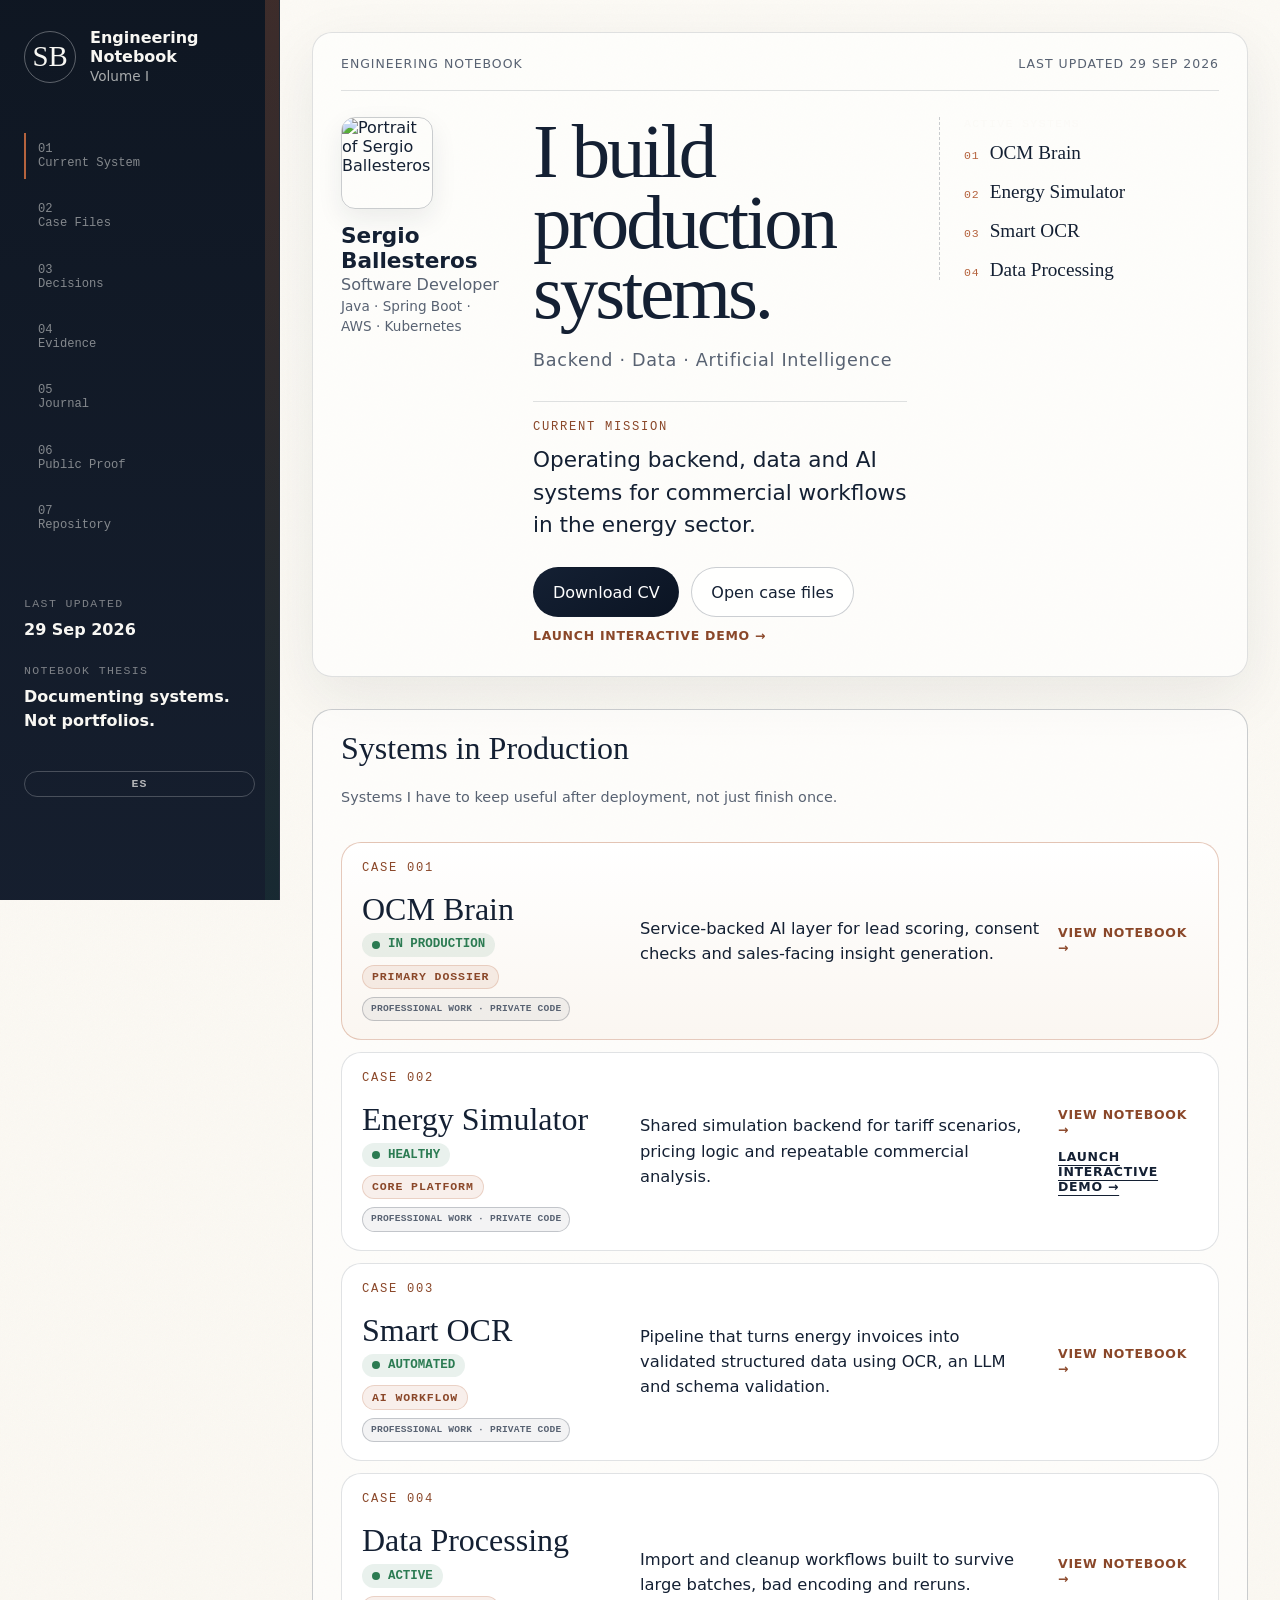
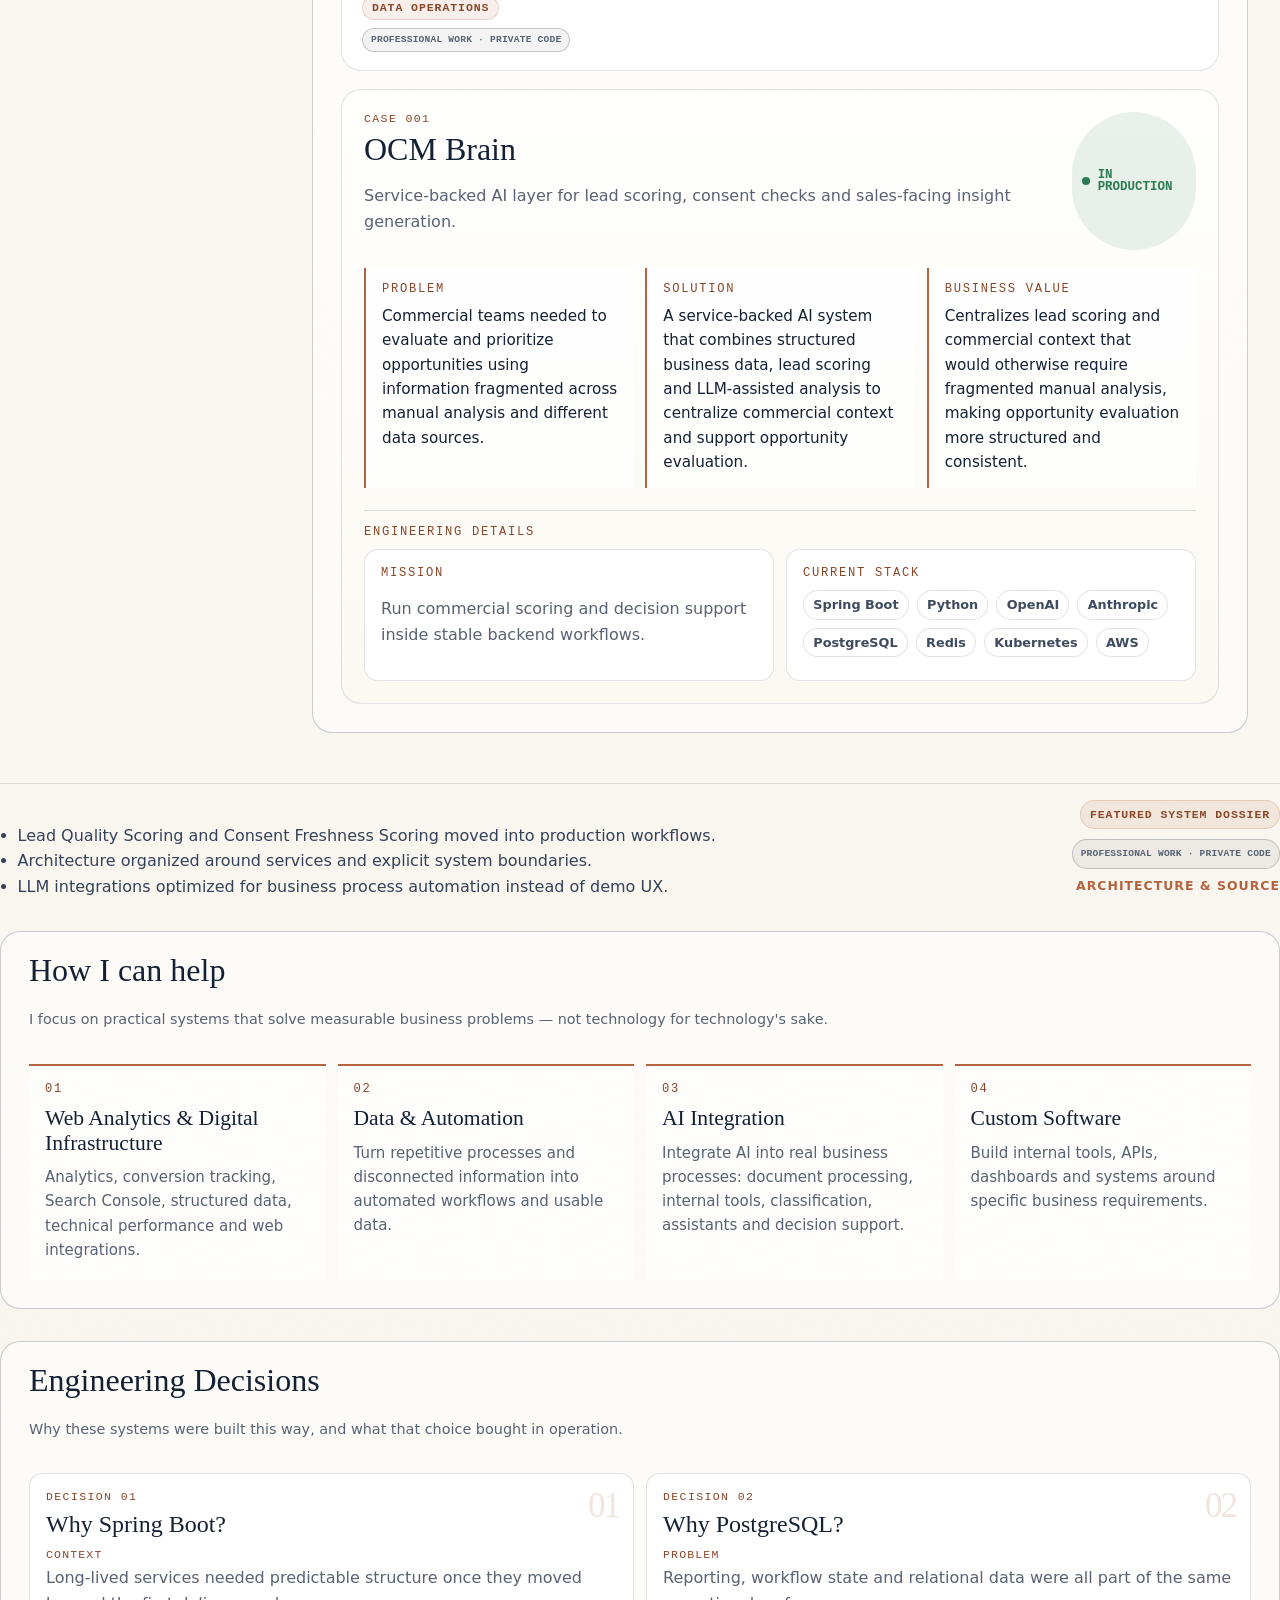
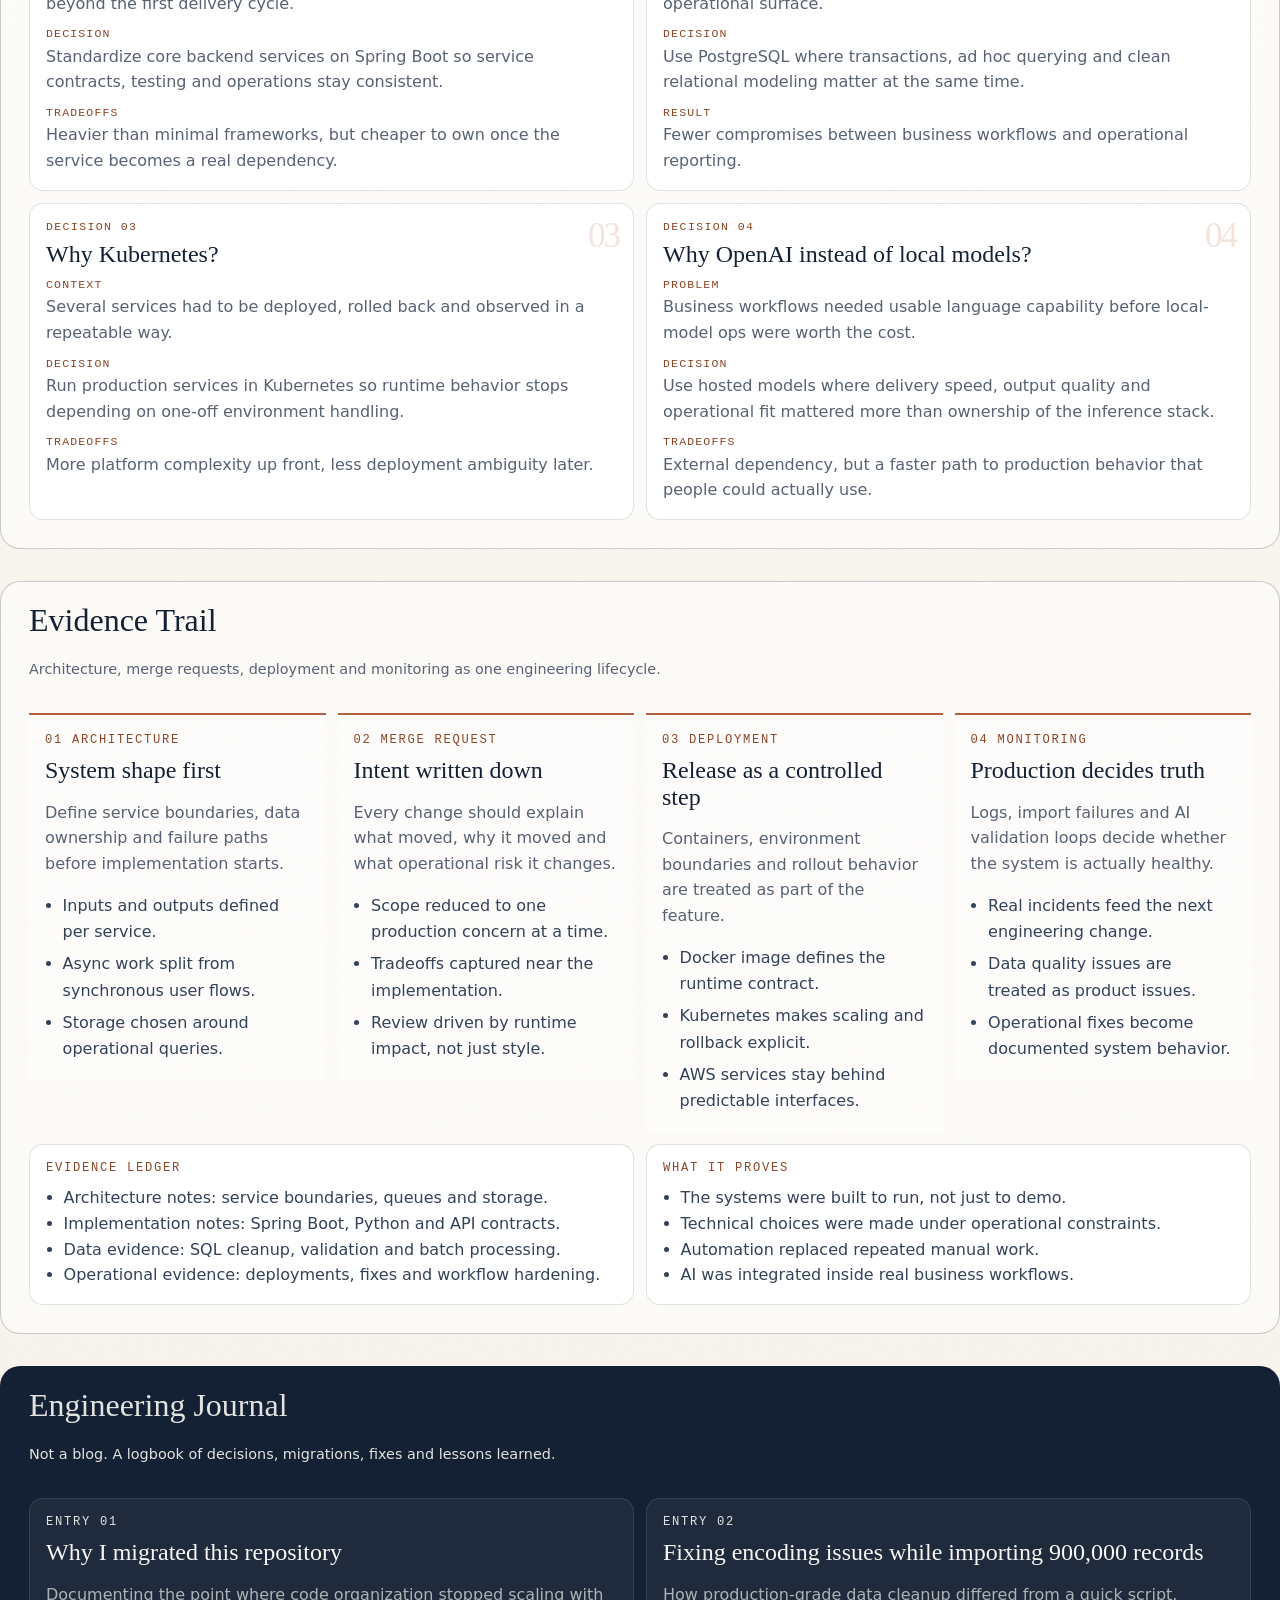
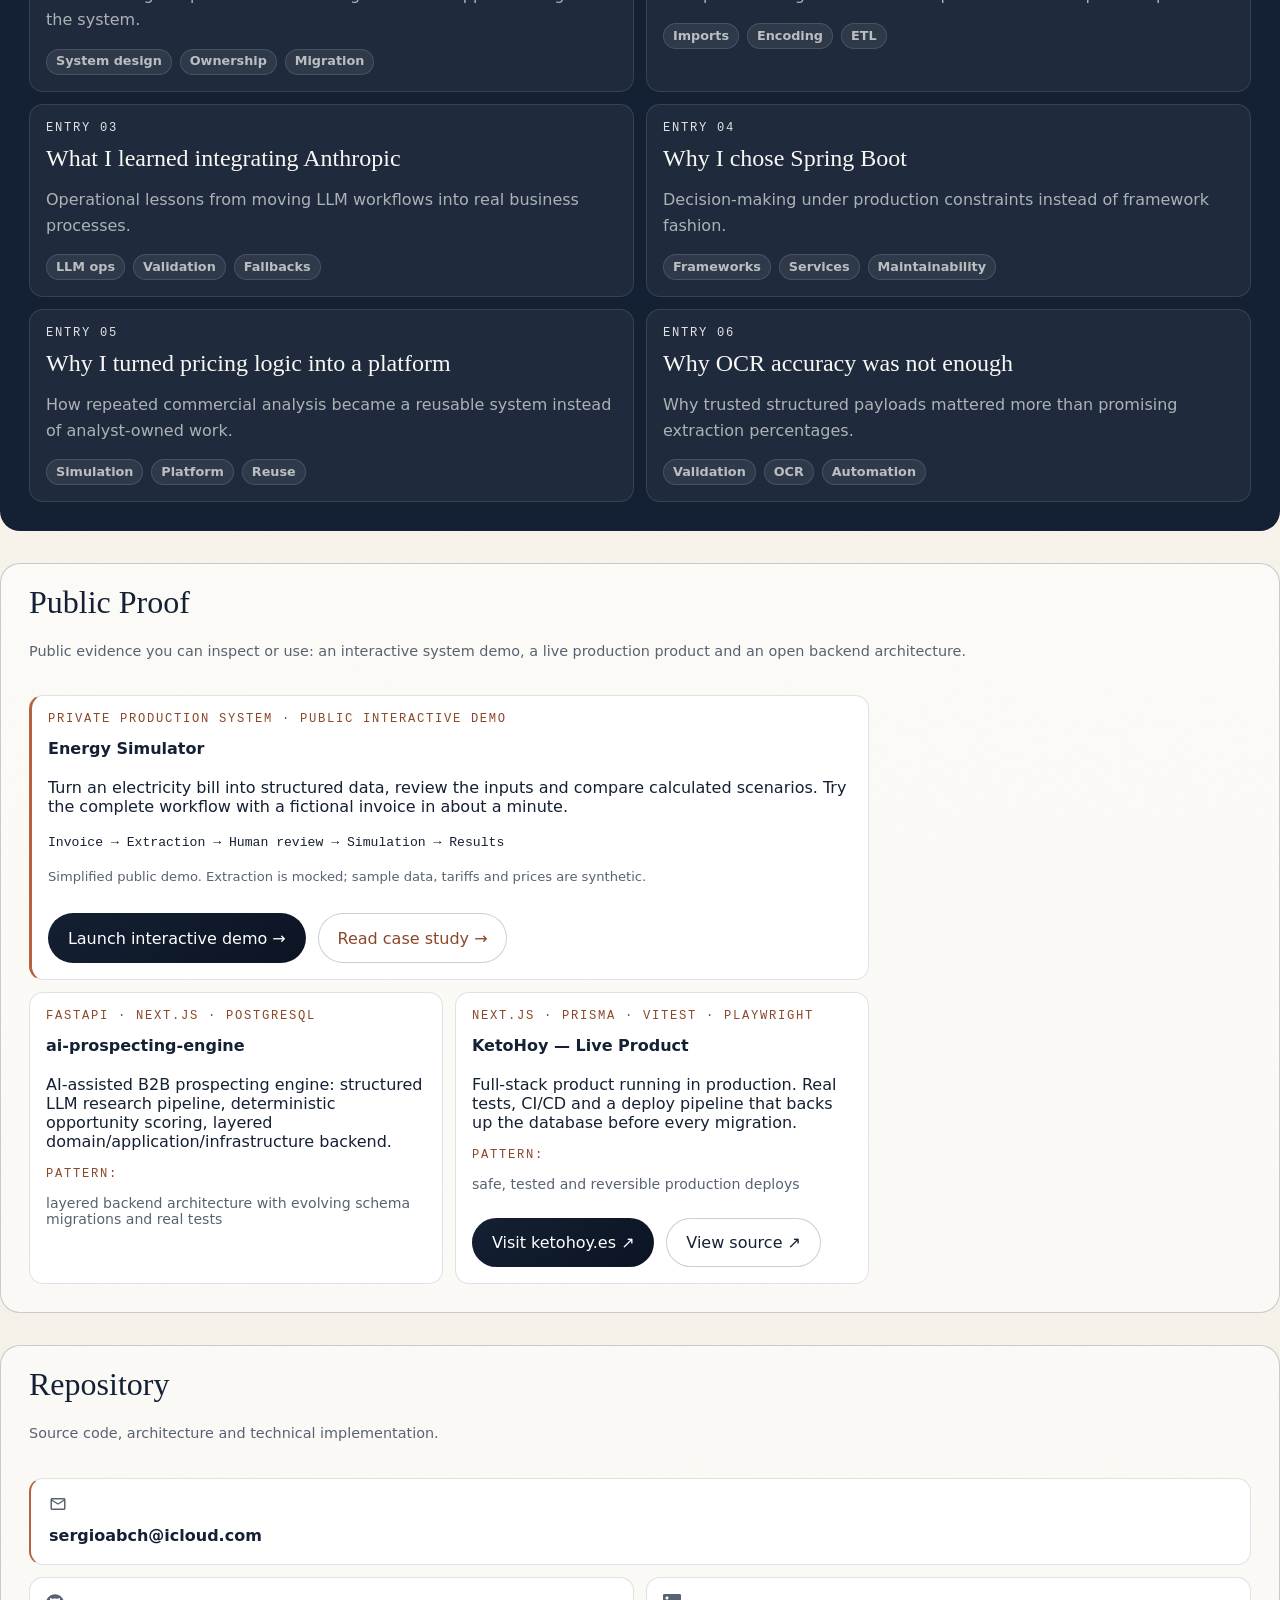
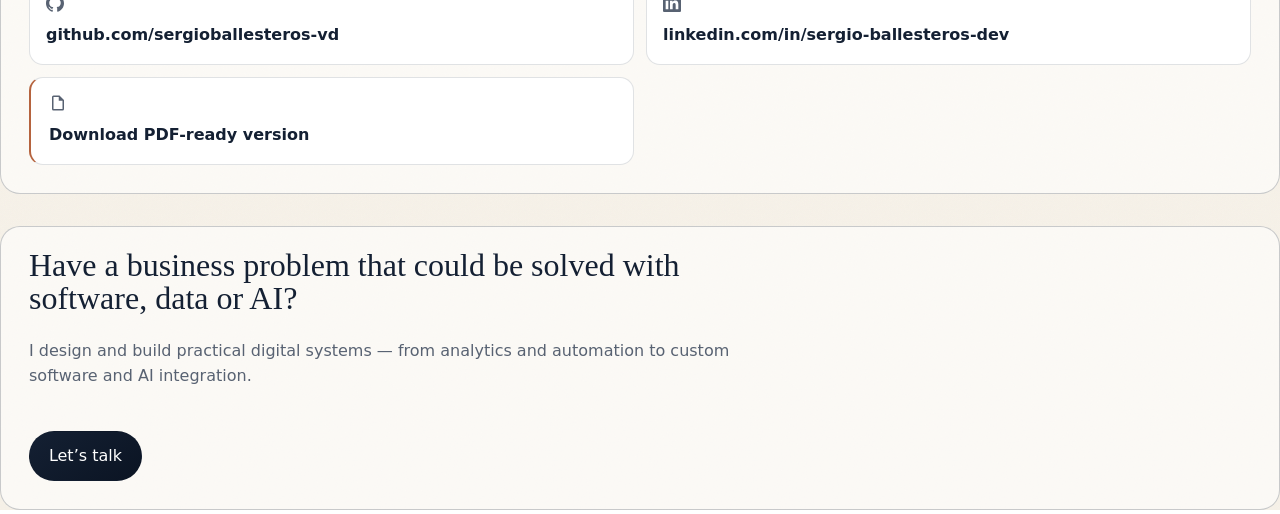
==== index.html @ 3502cb00 "Improve notebook credibility, mobile identity and deployment validation" ====
<!doctype html>
<html lang="en">
  <head>
    <meta charset="UTF-8" />
    <meta name="viewport" content="width=device-width, initial-scale=1.0" />
    <meta name="author" content="Sergio Ballesteros" />
    <meta name="theme-color" content="#142033" />
    <meta name="color-scheme" content="light" />
    <meta name="robots" content="index,follow,max-image-preview:large" />
    <link rel="canonical" href="https://sergioballesteros.dev/" />
    <meta
      name="description"
      content="Engineering Notebook of Sergio Ballesteros. Production systems, architecture decisions, evidence trails and engineering notes."
    />
    <meta property="og:type" content="website" />
    <meta property="og:site_name" content="Sergio Ballesteros" />
    <meta property="og:title" content="Sergio Ballesteros | Engineering Notebook" />
    <meta
      property="og:description"
      content="Engineering Notebook of Sergio Ballesteros. Production systems, architecture decisions, evidence trails and engineering notes."
    />
    <meta property="og:url" content="https://sergioballesteros.dev/" />
    <meta property="og:image" content="https://sergioballesteros.dev/og-image.png" />
    <meta property="og:image:width" content="1200" />
    <meta property="og:image:height" content="630" />
    <meta property="og:image:alt" content="Sergio Ballesteros Engineering Notebook social preview" />
    <meta name="twitter:card" content="summary_large_image" />
    <meta name="twitter:title" content="Sergio Ballesteros | Engineering Notebook" />
    <meta
      name="twitter:description"
      content="Engineering Notebook of Sergio Ballesteros. Production systems, architecture decisions, evidence trails and engineering notes."
    />
    <meta name="twitter:image" content="https://sergioballesteros.dev/og-image.png" />
    <meta name="twitter:image:alt" content="Sergio Ballesteros Engineering Notebook social preview" />
    <title>Sergio Ballesteros | Engineering Notebook</title>
    <link rel="icon" href="./favicon.svg" type="image/svg+xml" />
    <link rel="stylesheet" href="./styles.css?v=20261014-notebook" />
    <script type="application/ld+json">
      {
        "@context": "https://schema.org",
        "@type": "WebSite",
        "name": "Sergio Ballesteros | Engineering Notebook",
        "url": "https://sergioballesteros.dev/",
        "description": "Engineering Notebook of Sergio Ballesteros. Production systems, architecture decisions, evidence trails and engineering notes.",
        "author": {
          "@type": "Person",
          "name": "Sergio Ballesteros"
        }
      }
    </script>
    <script>
      window.addEventListener("load", () => {
        if (location.hostname !== "sergioballesteros.dev") return;
        const loadAnalytics = () => {
          const script = document.createElement("script");
          script.defer = true;
          script.dataset.domain = "sergioballesteros.dev";
          script.src = "https://plausible.io/js/script.js";
          document.head.appendChild(script);
        };

        if ("requestIdleCallback" in window) {
          requestIdleCallback(loadAnalytics, { timeout: 2000 });
        } else {
          setTimeout(loadAnalytics, 2000);
        }
      });
    </script>
  </head>
  <body>
    <a class="skip-link" href="#main-content" data-i18n="skip-link">Skip to content</a>
    <div class="mobile-nav-shell" aria-label="Notebook quick nav">
      <nav class="mobile-nav" aria-label="Notebook index">
        <a data-nav-link href="#overview"><span>01</span> <span data-i18n="nav-01">Current System</span></a>
        <a data-nav-link href="#systems"><span>02</span> <span data-i18n="nav-02">Case Files</span></a>
        <a data-nav-link href="#decisions"><span>03</span> <span data-i18n="nav-03">Decisions</span></a>
        <a data-nav-link href="#evidence"><span>04</span> <span data-i18n="nav-04">Evidence</span></a>
        <a data-nav-link href="#journal"><span>05</span> <span data-i18n="nav-05">Journal</span></a>
        <a data-nav-link href="#proof"><span>06</span> <span data-i18n="nav-06">Public Proof</span></a>
        <a data-nav-link href="#repository"><span>07</span> <span data-i18n="nav-07">Repository</span></a>
        <button class="lang-toggle" data-lang="en" type="button">ES</button>
      </nav>
    </div>

    <div class="notebook-shell">
      <aside class="notebook-rail" aria-label="Notebook structure">
        <div class="rail-brand">
          <span class="rail-badge">SB</span>
          <div>
            <strong data-i18n="brand-title">Engineering Notebook</strong>
            <span>Volume I</span>
          </div>
        </div>

        <nav class="rail-nav" aria-label="Notebook index">
          <a data-nav-link href="#overview"><span>01</span> <span data-i18n="nav-01">Current System</span></a>
          <a data-nav-link href="#systems"><span>02</span> <span data-i18n="nav-02">Case Files</span></a>
          <a data-nav-link href="#decisions"><span>03</span> <span data-i18n="nav-03">Decisions</span></a>
          <a data-nav-link href="#evidence"><span>04</span> <span data-i18n="nav-04">Evidence</span></a>
          <a data-nav-link href="#journal"><span>05</span> <span data-i18n="nav-05">Journal</span></a>
          <a data-nav-link href="#proof"><span>06</span> <span data-i18n="nav-06">Public Proof</span></a>
          <a data-nav-link href="#repository"><span>07</span> <span data-i18n="nav-07">Repository</span></a>
        </nav>

        <div class="rail-meta">
          <div>
            <span class="meta-label" data-i18n="meta-last-updated-label">Last updated</span>
            <strong data-last-updated></strong>
          </div>
          <div>
            <span class="meta-label" data-i18n="meta-thesis-label">Notebook thesis</span>
            <strong data-i18n="meta-thesis">Documenting systems. Not portfolios.</strong>
          </div>
          <button class="lang-toggle" data-lang="en" type="button">ES</button>
        </div>
      </aside>

      <main class="notebook-page" id="main-content">
        <section class="hero-sheet" id="overview">
          <div class="sheet-header">
            <span class="sheet-kicker" data-i18n="sheet-kicker">Engineering Notebook</span>
            <span class="sheet-date"><span data-i18n="meta-last-updated-label">Last updated</span> <time data-last-updated datetime="2026-09-29"></time></span>
          </div>

          <div class="hero-grid">
            <div class="identity-block">
              <figure class="mini-portrait">
                <picture>
                  <source srcset="./portrait.webp" type="image/webp" />
                  <img src="./portrait.png" alt="Portrait of Sergio Ballesteros" width="200" height="200" loading="eager" fetchpriority="high" decoding="async" />
                </picture>
              </figure>
              <div class="identity-copy">
                <strong>Sergio Ballesteros</strong>
                <span data-i18n="identity-role">Software Developer</span>
                <span class="identity-stack">Java · Spring Boot · AWS · Kubernetes</span>
              </div>
            </div>

            <div class="hero-copy">
              <h1 data-i18n="hero-h1">I build production systems.</h1>
              <p class="hero-subtitle" data-i18n="hero-subtitle">Backend · Data · Artificial Intelligence</p>

              <div class="mission-block">
                <span class="meta-label" data-i18n="mission-label">Current Mission</span>
                <p data-i18n="mission-text">Operating backend, data and AI systems for commercial workflows in the energy sector.</p>
              </div>

              <div class="hero-actions">
                <a class="button button-primary" href="./cv.pdf?v=20260629" data-i18n="hero-cta-cv" data-cv-link="hero">Download CV</a>
                <a class="button button-secondary" href="#systems" data-i18n="hero-cta-cases">Open case files</a>
                <a class="case-link" href="./demo/energy-simulator/" data-demo-link data-i18n="energy-demo-launch">Launch interactive demo →</a>
              </div>
            </div>

            <div class="system-index" aria-hidden="true">
              <span class="meta-label" data-i18n="system-index-label">Active systems</span>
              <ol class="system-index-list">
                <li>OCM Brain</li>
                <li>Energy Simulator</li>
                <li>Smart OCR</li>
                <li>Data Processing</li>
              </ol>
            </div>
          </div>
        </section>

        <section class="section-sheet" id="systems">
          <div class="section-head">
            <h2 data-i18n="systems-h2">Systems in Production</h2>
            <p data-i18n="systems-subtitle">Systems I have to keep useful after deployment, not just finish once.</p>
          </div>

          <div class="casefiles">
            <div class="casefile is-active" data-project="ocm">
              <button class="casefile-select" type="button" aria-pressed="true">
                <span class="casefile-index">
                  <span class="meta-label" data-i18n="case-001-label">Case 001</span>
                  <strong>OCM Brain</strong>
                  <span class="case-status case-status-live" data-i18n="case-001-status">In production</span>
                  <span class="case-emphasis" data-i18n="case-001-emphasis">Primary dossier</span>
                  <span class="privacy-badge" data-i18n="privacy-badge-professional">Professional work · private code</span>
                </span>
                <span class="casefile-summary">
                  <span class="casefile-desc" data-i18n="case-001-desc">Service-backed AI layer for lead scoring, consent checks and sales-facing insight generation.</span>
                </span>
              </button>
              <a class="case-link" href="./notes/ocm-brain.html" data-i18n="case-link">View notebook →</a>
            </div>

            <div class="casefile" data-project="energy">
              <button class="casefile-select" type="button" aria-pressed="false">
                <span class="casefile-index">
                  <span class="meta-label" data-i18n="case-002-label">Case 002</span>
                  <strong>Energy Simulator</strong>
                  <span class="case-status case-status-live" data-i18n="case-002-status">Healthy</span>
                  <span class="case-emphasis" data-i18n="case-002-emphasis">Core platform</span>
                  <span class="privacy-badge" data-i18n="privacy-badge-professional">Professional work · private code</span>
                </span>
                <span class="casefile-summary">
                  <span class="casefile-desc" data-i18n="case-002-desc">Shared simulation backend for tariff scenarios, pricing logic and repeatable commercial analysis.</span>
                </span>
              </button>
              <div class="case-actions">
                <a class="case-link" href="./notes/energy-simulator.html" data-i18n="case-link">View notebook →</a>
                <a class="case-link case-demo-link" href="./demo/energy-simulator/" data-i18n="energy-demo-launch">Launch interactive demo →</a>
              </div>
            </div>

            <div class="casefile" data-project="ocr">
              <button class="casefile-select" type="button" aria-pressed="false">
                <span class="casefile-index">
                  <span class="meta-label" data-i18n="case-003-label">Case 003</span>
                  <strong>Smart OCR</strong>
                  <span class="case-status case-status-live" data-i18n="case-003-status">Automated</span>
                  <span class="case-emphasis" data-i18n="case-003-emphasis">AI workflow</span>
                  <span class="privacy-badge" data-i18n="privacy-badge-professional">Professional work · private code</span>
                </span>
                <span class="casefile-summary">
                  <span class="casefile-desc" data-i18n="case-003-desc">Pipeline that turns energy invoices into validated structured data using OCR, an LLM and schema validation.</span>
                </span>
              </button>
              <a class="case-link" href="./notes/smart-ocr.html" data-i18n="case-link">View notebook →</a>
            </div>

            <div class="casefile" data-project="data">
              <button class="casefile-select" type="button" aria-pressed="false">
                <span class="casefile-index">
                  <span class="meta-label" data-i18n="case-004-label">Case 004</span>
                  <strong>Data Processing</strong>
                  <span class="case-status case-status-live" data-i18n="case-004-status">Active</span>
                  <span class="case-emphasis" data-i18n="case-004-emphasis">Data operations</span>
                  <span class="privacy-badge" data-i18n="privacy-badge-professional">Professional work · private code</span>
                </span>
                <span class="casefile-summary">
                  <span class="casefile-desc" data-i18n="case-004-desc">Import and cleanup workflows built to survive large batches, bad encoding and reruns.</span>
                </span>
              </button>
              <a class="case-link" href="./notes/data-processing.html" data-i18n="case-link">View notebook →</a>
            </div>
          </div>

          <article class="record-sheet" id="record-sheet" aria-live="polite">
            <div class="record-head">
              <div>
                <span class="meta-label" id="project-case">Case 001</span>
                <h3 id="project-title">OCM Brain</h3>
                <p id="project-description">
                  Service-backed AI layer for lead scoring, consent checks and sales-facing insight generation.
                </p>
              </div>
              <div class="record-status-wrap">
                <span class="case-status case-status-live" id="project-status">In production</span>
              </div>
            </div>

            <div class="record-story">
              <div class="story-step">
                <span class="meta-label" data-i18n="dt-problem">Problem</span>
                <p id="project-problem"></p>
              </div>
              <div class="story-step">
                <span class="meta-label" data-i18n="story-solution">Solution</span>
                <p id="project-solution"></p>
              </div>
              <div class="story-step">
                <span class="meta-label" data-i18n="story-value">Business value</span>
                <p id="project-value"></p>
              </div>
            </div>

            <span class="meta-label record-details-label" data-i18n="story-details">Engineering details</span>
            <div class="record-grid">
              <div class="record-card">
                <span class="meta-label" data-i18n="record-label-mission">Mission</span>
                <p id="project-mission">Run commercial scoring and decision support inside stable backend workflows.</p>
              </div>
              <div class="record-card">
                <span class="meta-label" data-i18n="record-label-stack">Current Stack</span>
                <div class="chip-row" id="project-stack"></div>
              </div>
              </div>
            </div>

            <div class="notes-row">
              <div>
                <span class="meta-label" data-i18n="record-label-notes">Notebook Notes</span>
                <ul id="project-notes"></ul>
              </div>
              <div class="record-actions">
                <span class="record-callout" id="project-callout">Featured system dossier</span>
                <span class="privacy-badge" data-i18n="privacy-badge-professional">Professional work · private code</span>
                <a class="record-link" id="project-link" href="./notes/ocm-brain.html" data-i18n="record-link">Architecture &amp; source</a>
              </div>
            </div>
          </article>
        </section>

        <section class="section-sheet help-sheet" id="help">
          <div class="section-head">
            <h2 data-i18n="help-h2">How I can help</h2>
            <p data-i18n="help-subtitle">I focus on practical systems that solve measurable business problems — not technology for technology's sake.</p>
          </div>

          <div class="help-list">
            <article class="help-item">
              <span class="meta-label">01</span>
              <h3 data-i18n="help-01-h3">Web Analytics &amp; Digital Infrastructure</h3>
              <p data-i18n="help-01-p">Analytics, conversion tracking, Search Console, structured data, technical performance and web integrations.</p>
            </article>
            <article class="help-item">
              <span class="meta-label">02</span>
              <h3 data-i18n="help-02-h3">Data &amp; Automation</h3>
              <p data-i18n="help-02-p">Turn repetitive processes and disconnected information into automated workflows and usable data.</p>
            </article>
            <article class="help-item">
              <span class="meta-label">03</span>
              <h3 data-i18n="help-03-h3">AI Integration</h3>
              <p data-i18n="help-03-p">Integrate AI into real business processes: document processing, internal tools, classification, assistants and decision support.</p>
            </article>
            <article class="help-item">
              <span class="meta-label">04</span>
              <h3 data-i18n="help-04-h3">Custom Software</h3>
              <p data-i18n="help-04-p">Build internal tools, APIs, dashboards and systems around specific business requirements.</p>
            </article>
          </div>
        </section>

        <section class="section-sheet decisions-sheet" id="decisions">
          <div class="section-head">
            <h2 data-i18n="decisions-h2">Engineering Decisions</h2>
            <p data-i18n="decisions-subtitle">Why these systems were built this way, and what that choice bought in operation.</p>
          </div>

          <div class="decision-list">
            <article class="decision-record" data-decision="01">
              <span class="meta-label" data-i18n="decision-01-label">Decision 01</span>
              <h3 data-i18n="decision-01-h3">Why Spring Boot?</h3>
              <dl class="decision-body">
                <dt data-i18n="dt-context">Context</dt>
                <dd data-i18n="decision-01-context">Long-lived services needed predictable structure once they moved beyond the first delivery cycle.</dd>
                <dt data-i18n="dt-decision">Decision</dt>
                <dd data-i18n="decision-01-decision">Standardize core backend services on Spring Boot so service contracts, testing and operations stay consistent.</dd>
                <dt data-i18n="dt-tradeoffs">Tradeoffs</dt>
                <dd data-i18n="decision-01-tradeoffs">Heavier than minimal frameworks, but cheaper to own once the service becomes a real dependency.</dd>
              </dl>
            </article>
            <article class="decision-record" data-decision="02">
              <span class="meta-label" data-i18n="decision-02-label">Decision 02</span>
              <h3 data-i18n="decision-02-h3">Why PostgreSQL?</h3>
              <dl class="decision-body">
                <dt data-i18n="dt-problem">Problem</dt>
                <dd data-i18n="decision-02-problem">Reporting, workflow state and relational data were all part of the same operational surface.</dd>
                <dt data-i18n="dt-decision">Decision</dt>
                <dd data-i18n="decision-02-decision">Use PostgreSQL where transactions, ad hoc querying and clean relational modeling matter at the same time.</dd>
                <dt data-i18n="dt-result">Result</dt>
                <dd data-i18n="decision-02-result">Fewer compromises between business workflows and operational reporting.</dd>
              </dl>
            </article>
            <article class="decision-record" data-decision="03">
              <span class="meta-label" data-i18n="decision-03-label">Decision 03</span>
              <h3 data-i18n="decision-03-h3">Why Kubernetes?</h3>
              <dl class="decision-body">
                <dt data-i18n="dt-context">Context</dt>
                <dd data-i18n="decision-03-context">Several services had to be deployed, rolled back and observed in a repeatable way.</dd>
                <dt data-i18n="dt-decision">Decision</dt>
                <dd data-i18n="decision-03-decision">Run production services in Kubernetes so runtime behavior stops depending on one-off environment handling.</dd>
                <dt data-i18n="dt-tradeoffs">Tradeoffs</dt>
                <dd data-i18n="decision-03-tradeoffs">More platform complexity up front, less deployment ambiguity later.</dd>
              </dl>
            </article>
            <article class="decision-record" data-decision="04">
              <span class="meta-label" data-i18n="decision-04-label">Decision 04</span>
              <h3 data-i18n="decision-04-h3">Why OpenAI instead of local models?</h3>
              <dl class="decision-body">
                <dt data-i18n="dt-problem">Problem</dt>
                <dd data-i18n="decision-04-problem">Business workflows needed usable language capability before local-model ops were worth the cost.</dd>
                <dt data-i18n="dt-decision">Decision</dt>
                <dd data-i18n="decision-04-decision">Use hosted models where delivery speed, output quality and operational fit mattered more than ownership of the inference stack.</dd>
                <dt data-i18n="dt-tradeoffs">Tradeoffs</dt>
                <dd data-i18n="decision-04-tradeoffs">External dependency, but a faster path to production behavior that people could actually use.</dd>
              </dl>
            </article>
          </div>
        </section>

        <section class="section-sheet evidence-sheet" id="evidence">
          <div class="section-head">
            <h2 data-i18n="evidence-h2">Evidence Trail</h2>
            <p data-i18n="evidence-subtitle">Architecture, merge requests, deployment and monitoring as one engineering lifecycle.</p>
          </div>

          <div class="trail">
            <article class="trail-step">
              <span class="meta-label" data-i18n="ev-01-label">01 Architecture</span>
              <h3 data-i18n="ev-01-h3">System shape first</h3>
              <p data-i18n="ev-01-p">Define service boundaries, data ownership and failure paths before implementation starts.</p>
              <ul class="trail-list">
                <li data-i18n="ev-01-li1">Inputs and outputs defined per service.</li>
                <li data-i18n="ev-01-li2">Async work split from synchronous user flows.</li>
                <li data-i18n="ev-01-li3">Storage chosen around operational queries.</li>
              </ul>
            </article>
            <article class="trail-step">
              <span class="meta-label" data-i18n="ev-02-label">02 Merge Request</span>
              <h3 data-i18n="ev-02-h3">Intent written down</h3>
              <p data-i18n="ev-02-p">Every change should explain what moved, why it moved and what operational risk it changes.</p>
              <ul class="trail-list">
                <li data-i18n="ev-02-li1">Scope reduced to one production concern at a time.</li>
                <li data-i18n="ev-02-li2">Tradeoffs captured near the implementation.</li>
                <li data-i18n="ev-02-li3">Review driven by runtime impact, not just style.</li>
              </ul>
            </article>
            <article class="trail-step">
              <span class="meta-label" data-i18n="ev-03-label">03 Deployment</span>
              <h3 data-i18n="ev-03-h3">Release as a controlled step</h3>
              <p data-i18n="ev-03-p">Containers, environment boundaries and rollout behavior are treated as part of the feature.</p>
              <ul class="trail-list">
                <li data-i18n="ev-03-li1">Docker image defines the runtime contract.</li>
                <li data-i18n="ev-03-li2">Kubernetes makes scaling and rollback explicit.</li>
                <li data-i18n="ev-03-li3">AWS services stay behind predictable interfaces.</li>
              </ul>
            </article>
            <article class="trail-step">
              <span class="meta-label" data-i18n="ev-04-label">04 Monitoring</span>
              <h3 data-i18n="ev-04-h3">Production decides truth</h3>
              <p data-i18n="ev-04-p">Logs, import failures and AI validation loops decide whether the system is actually healthy.</p>
              <ul class="trail-list">
                <li data-i18n="ev-04-li1">Real incidents feed the next engineering change.</li>
                <li data-i18n="ev-04-li2">Data quality issues are treated as product issues.</li>
                <li data-i18n="ev-04-li3">Operational fixes become documented system behavior.</li>
              </ul>
            </article>
          </div>

          <div class="evidence-grid">
            <div class="evidence-card">
              <span class="meta-label" data-i18n="evidence-ledger-label">Evidence Ledger</span>
              <ul>
                <li data-i18n="evidence-ledger-li1">Architecture notes: service boundaries, queues and storage.</li>
                <li data-i18n="evidence-ledger-li2">Implementation notes: Spring Boot, Python and API contracts.</li>
                <li data-i18n="evidence-ledger-li3">Data evidence: SQL cleanup, validation and batch processing.</li>
                <li data-i18n="evidence-ledger-li4">Operational evidence: deployments, fixes and workflow hardening.</li>
              </ul>
            </div>
            <div class="evidence-card">
              <span class="meta-label" data-i18n="evidence-proves-label">What It Proves</span>
              <ul>
                <li data-i18n="evidence-proves-li1">The systems were built to run, not just to demo.</li>
                <li data-i18n="evidence-proves-li2">Technical choices were made under operational constraints.</li>
                <li data-i18n="evidence-proves-li3">Automation replaced repeated manual work.</li>
                <li data-i18n="evidence-proves-li4">AI was integrated inside real business workflows.</li>
              </ul>
            </div>
          </div>
        </section>

        <section class="section-sheet journal-sheet" id="journal">
          <div class="section-head">
            <h2 data-i18n="journal-h2">Engineering Journal</h2>
            <p data-i18n="journal-subtitle">Not a blog. A logbook of decisions, migrations, fixes and lessons learned.</p>
          </div>

          <div class="journal-list">
            <a class="journal-entry" href="./journal/index.html#entry-01">
              <span class="meta-label" data-i18n="j-01-label">Entry 01</span>
              <h3 data-i18n="j-01-h3">Why I migrated this repository</h3>
              <p data-i18n="j-01-p">Documenting the point where code organization stopped scaling with the system.</p>
              <div class="journal-meta">
                <span data-i18n="j-01-tag-1">System design</span>
                <span data-i18n="j-01-tag-2">Ownership</span>
                <span data-i18n="j-01-tag-3">Migration</span>
              </div>
            </a>
            <a class="journal-entry" href="./journal/index.html#entry-02">
              <span class="meta-label" data-i18n="j-02-label">Entry 02</span>
              <h3 data-i18n="j-02-h3">Fixing encoding issues while importing 900,000 records</h3>
              <p data-i18n="j-02-p">How production-grade data cleanup differed from a quick script.</p>
              <div class="journal-meta">
                <span data-i18n="j-02-tag-1">Imports</span>
                <span data-i18n="j-02-tag-2">Encoding</span>
                <span data-i18n="j-02-tag-3">ETL</span>
              </div>
            </a>
            <a class="journal-entry" href="./journal/index.html#entry-03">
              <span class="meta-label" data-i18n="j-03-label">Entry 03</span>
              <h3 data-i18n="j-03-h3">What I learned integrating Anthropic</h3>
              <p data-i18n="j-03-p">Operational lessons from moving LLM workflows into real business processes.</p>
              <div class="journal-meta">
                <span data-i18n="j-03-tag-1">LLM ops</span>
                <span data-i18n="j-03-tag-2">Validation</span>
                <span data-i18n="j-03-tag-3">Fallbacks</span>
              </div>
            </a>
            <a class="journal-entry" href="./journal/index.html#entry-04">
              <span class="meta-label" data-i18n="j-04-label">Entry 04</span>
              <h3 data-i18n="j-04-h3">Why I chose Spring Boot</h3>
              <p data-i18n="j-04-p">Decision-making under production constraints instead of framework fashion.</p>
              <div class="journal-meta">
                <span data-i18n="j-04-tag-1">Frameworks</span>
                <span data-i18n="j-04-tag-2">Services</span>
                <span data-i18n="j-04-tag-3">Maintainability</span>
              </div>
            </a>
            <a class="journal-entry" href="./journal/index.html#entry-05">
              <span class="meta-label" data-i18n="j-05-label">Entry 05</span>
              <h3 data-i18n="j-05-h3">Why I turned pricing logic into a platform</h3>
              <p data-i18n="j-05-p">How repeated commercial analysis became a reusable system instead of analyst-owned work.</p>
              <div class="journal-meta">
                <span data-i18n="j-05-tag-1">Simulation</span>
                <span data-i18n="j-05-tag-2">Platform</span>
                <span data-i18n="j-05-tag-3">Reuse</span>
              </div>
            </a>
            <a class="journal-entry" href="./journal/index.html#entry-06">
              <span class="meta-label" data-i18n="j-06-label">Entry 06</span>
              <h3 data-i18n="j-06-h3">Why OCR accuracy was not enough</h3>
              <p data-i18n="j-06-p">Why trusted structured payloads mattered more than promising extraction percentages.</p>
              <div class="journal-meta">
                <span data-i18n="j-06-tag-1">Validation</span>
                <span data-i18n="j-06-tag-2">OCR</span>
                <span data-i18n="j-06-tag-3">Automation</span>
              </div>
            </a>
          </div>
        </section>

        <section class="section-sheet public-proof-sheet" id="proof">
          <div class="section-head">
            <h2 data-i18n="proof-h2">Public Proof</h2>
            <p data-i18n="proof-subtitle">Public evidence you can inspect or use: an interactive system demo, a live production product and an open backend architecture.</p>
          </div>

          <div class="public-proof-grid">
            <article class="repo-link energy-demo-proof" aria-labelledby="energy-demo-title">
              <div>
                <span class="meta-label" data-i18n="energy-demo-label">Private production system · Public interactive demo</span>
                <strong id="energy-demo-title">Energy Simulator</strong>
                <p data-i18n="energy-demo-desc">Turn an electricity bill into structured data, review the inputs and compare calculated scenarios. Try the complete workflow with a fictional invoice in about a minute.</p>
                <p class="energy-demo-flow" data-i18n="energy-demo-flow">Invoice → Extraction → Human review → Simulation → Results</p>
                <p class="energy-demo-disclosure" data-i18n="energy-demo-disclosure">Simplified public demo. Extraction is mocked; sample data, tariffs and prices are synthetic.</p>
              </div>
              <div class="hero-actions">
                <a class="button button-primary" data-demo-link href="./demo/energy-simulator/" data-i18n="energy-demo-launch">Launch interactive demo →</a>
                <a class="button button-secondary case-link" href="./notes/energy-simulator.html" data-i18n="energy-demo-case">Read case study →</a>
              </div>
            </article>
            <a class="repo-link" href="https://github.com/sergioballesteros-vd/ai-prospecting-engine" target="_blank" rel="noreferrer">
              <span class="meta-label">FastAPI · Next.js · PostgreSQL</span>
              <strong>ai-prospecting-engine</strong>
              <p data-i18n="repo-ape-desc">AI-assisted B2B prospecting engine: structured LLM research pipeline, deterministic opportunity scoring, layered domain/application/infrastructure backend.</p>
              <span class="meta-label" data-i18n="repo-pattern-label">Pattern:</span>
              <p data-i18n="repo-ape-pattern">layered backend architecture with evolving schema migrations and real tests</p>
            </a>
            <article class="repo-link" aria-labelledby="keto-title">
              <span class="meta-label">Next.js · Prisma · Vitest · Playwright</span>
              <strong id="keto-title" data-i18n="repo-keto-title">KetoHoy — Live Product</strong>
              <p data-i18n="repo-keto-desc">Full-stack product running in production. Real tests, CI/CD and a deploy pipeline that backs up the database before every migration.</p>
              <span class="meta-label" data-i18n="repo-pattern-label">Pattern:</span>
              <p data-i18n="repo-keto-pattern">safe, tested and reversible production deploys</p>
              <div class="hero-actions">
                <a class="button button-primary" href="https://ketohoy.es" target="_blank" rel="noreferrer" data-i18n="repo-keto-visit">Visit ketohoy.es ↗</a>
                <a class="button button-secondary" href="https://github.com/sergioballesteros-vd/ketohoy" target="_blank" rel="noreferrer" data-i18n="repo-keto-source">View source ↗</a>
              </div>
            </article>
          </div>
        </section>

        <footer class="section-sheet repository-sheet" id="repository">
          <div class="section-head">
            <h2 data-i18n="repository-h2">Repository</h2>
            <p data-i18n="repository-subtitle">Source code, architecture and technical implementation.</p>
          </div>

          <div class="repo-links">
            <a class="repo-link" href="mailto:sergioabch@icloud.com" aria-label="Email: sergioabch@icloud.com" style="grid-column: 1 / -1; border-left: 2px solid var(--copper); padding-left: 18px;">
              <svg class="repo-icon" viewBox="0 0 24 24" aria-hidden="true">
                <path d="M22 6c0-1.1-.9-2-2-2H4c-1.1 0-2 .9-2 2v12c0 1.1.9 2 2 2h16c1.1 0 2-.9 2-2V6zm-2 0l-8 5-8-5h16zm0 12H4V8l8 5 8-5v10z"/>
              </svg>
              <strong>sergioabch@icloud.com</strong>
            </a>
            <a class="repo-link" href="https://github.com/sergioballesteros-vd" aria-label="GitHub: github.com/sergioballesteros-vd" target="_blank" rel="noreferrer">
              <svg class="repo-icon" viewBox="0 0 24 24" aria-hidden="true">
                <path d="M12 .297c-6.63 0-12 5.373-12 12 0 5.303 3.438 9.8 8.205 11.385.6.113.82-.258.82-.577 0-.285-.01-1.04-.015-2.04-3.338.724-4.042-1.61-4.042-1.61C4.422 18.07 3.633 17.7 3.633 17.7c-1.087-.744.084-.729.084-.729 1.205.084 1.838 1.236 1.838 1.236 1.07 1.835 2.809 1.305 3.495.998.108-.776.417-1.305.76-1.605-2.665-.3-5.466-1.332-5.466-5.93 0-1.31.465-2.38 1.235-3.22-.135-.303-.54-1.523.105-3.176 0 0 1.005-.322 3.3 1.23.96-.267 1.98-.399 3-.405 1.02.006 2.04.138 3 .405 2.28-1.552 3.285-1.23 3.285-1.23.645 1.653.24 2.873.12 3.176.765.84 1.23 1.91 1.23 3.22 0 4.61-2.805 5.625-5.475 5.92.42.36.81 1.096.81 2.22 0 1.606-.015 2.896-.015 3.286 0 .315.21.69.825.57C20.565 22.092 24 17.592 24 12.297c0-6.627-5.373-12-12-12"/>
              </svg>
              <strong>github.com/sergioballesteros-vd</strong>
            </a>
            <a class="repo-link" href="https://linkedin.com/in/sergio-ballesteros-dev" aria-label="LinkedIn: linkedin.com/in/sergio-ballesteros-dev" target="_blank" rel="noreferrer">
              <svg class="repo-icon" viewBox="0 0 24 24" aria-hidden="true">
                <path d="M20.447 20.452h-3.554v-5.569c0-1.328-.027-3.037-1.852-3.037-1.853 0-2.136 1.445-2.136 2.939v5.667H9.351V9h3.414v1.561h.046c.477-.9 1.637-1.85 3.37-1.85 3.601 0 4.267 2.37 4.267 5.455v6.286zM5.337 7.433c-1.144 0-2.063-.926-2.063-2.065 0-1.138.92-2.063 2.063-2.063 1.14 0 2.064.925 2.064 2.063 0 1.139-.925 2.065-2.064 2.065zm1.782 13.019H3.555V9h3.564v11.452zM22.225 0H1.771C.792 0 0 .774 0 1.729v20.542C0 23.227.792 24 1.771 24h20.451C23.2 24 24 23.227 24 22.271V1.729C24 .774 23.2 0 22.222 0h.003z"/>
              </svg>
              <strong>linkedin.com/in/sergio-ballesteros-dev</strong>
            </a>
            <a class="repo-link" href="./cv.pdf?v=20260629" data-cv-link="repo" aria-label="Download PDF-ready version. Descargar CV en PDF" style="border-left: 2px solid var(--copper); padding-left: 18px;">
              <svg class="repo-icon" viewBox="0 0 24 24" aria-hidden="true">
                <path d="M14 2H6a2 2 0 0 0-2 2v16a2 2 0 0 0 2 2h12a2 2 0 0 0 2-2V8l-6-6zm4 18H6V4h7v5h5v11z"/>
              </svg>
              <strong data-i18n="repo-cv-strong">Download PDF-ready version</strong>
            </a>
          </div>
        </footer>

        <section class="section-sheet cta-sheet" id="contact">
          <div class="section-head">
            <h2 data-i18n="cta-h2">Have a business problem that could be solved with software, data or AI?</h2>
            <p data-i18n="cta-p">I design and build practical digital systems — from analytics and automation to custom software and AI integration.</p>
          </div>
          <div class="hero-actions">
            <a class="button button-primary" href="mailto:sergioabch@icloud.com" data-i18n="cta-button">Let’s talk</a>
          </div>
        </section>
      </main>
    </div>

    <script src="./translations.js?v=20261014-notebook"></script>
    <script src="./main.js?v=20261014-notebook"></script>
  </body>
</html>
---- styles.css ----
:root {
  --paper: #f6f1e8;
  --paper-2: #fcfaf5;
  --ink: #142033;
  --muted: #586272;
  --line: rgba(20, 32, 51, 0.13);
  --line-strong: rgba(20, 32, 51, 0.22);
  --copper: #b5633e;
  --copper-soft: rgba(181, 99, 62, 0.1);
  --green: #2b7b52;
  --green-soft: rgba(43, 123, 82, 0.1);
  --shadow: 0 20px 60px rgba(20, 32, 51, 0.08);
  --radius-lg: 20px;
  --radius-md: 14px;
}
*,
::after,
::before {
  box-sizing: border-box;
}
html {
  scroll-behavior: smooth;
}
body {
  margin: 0;
  color: var(--ink);
  font-family:
    system-ui,
    -apple-system,
    BlinkMacSystemFont,
    "Segoe UI",
    sans-serif;
  background:
    url("data:image/svg+xml,%3Csvg xmlns='http://www.w3.org/2000/svg' width='200' height='200'%3E%3Cfilter id='n'%3E%3CfeTurbulence type='fractalNoise' baseFrequency='0.75' numOctaves='4' stitchTiles='stitch'/%3E%3C/filter%3E%3Crect width='200' height='200' filter='url(%23n)' opacity='0.028'/%3E%3C/svg%3E"),
    linear-gradient(180deg, var(--paper-2), var(--paper));
}
a {
  color: inherit;
  text-decoration: none;
}
button {
  font: inherit;
}
.notebook-shell {
  display: grid;
  grid-template-columns: 280px minmax(0, 1fr);
  min-height: 100vh;
}
.mobile-nav-shell {
  display: none;
}
.notebook-rail {
  position: sticky;
  top: 0;
  height: 100vh;
  padding: 28px 24px;
  color: #f8f7f3;
  background: linear-gradient(
    180deg,
    rgba(10, 18, 30, 0.98),
    rgba(17, 26, 42, 0.98)
  );
  border-right: 1px solid rgba(255, 255, 255, 0.08);
}
.notebook-rail::after {
  content: "";
  position: absolute;
  inset: 0 0 0 auto;
  width: 14px;
  background: linear-gradient(
    180deg,
    rgba(181, 99, 62, 0.28),
    rgba(43, 123, 82, 0.12)
  );
  pointer-events: none;
}
.rail-brand {
  display: grid;
  grid-template-columns: auto 1fr;
  gap: 14px;
  align-items: center;
}
.rail-badge {
  display: grid;
  place-items: center;
  width: 52px;
  height: 52px;
  border-radius: 999px;
  border: 1px solid rgba(255, 255, 255, 0.32);
  font:
    400 1.8rem/1 Georgia,
    "Times New Roman",
    serif;
}
.rail-brand strong {
  display: block;
  font-size: 1rem;
}
.meta-label,
.sheet-kicker {
  font-family: ui-monospace, SFMono-Regular, Menlo, Monaco, Consolas, monospace;
}
.sheet-date {
  font-family:
    system-ui,
    -apple-system,
    BlinkMacSystemFont,
    "Segoe UI",
    sans-serif;
}
.rail-brand span:last-child {
  font-family:
    system-ui,
    -apple-system,
    BlinkMacSystemFont,
    "Segoe UI",
    sans-serif;
  color: rgba(248, 247, 243, 0.66);
  font-size: 0.85rem;
  font-weight: 500;
}
.rail-nav {
  display: grid;
  gap: 14px;
  margin-top: 48px;
}
.rail-nav a {
  display: grid;
  gap: 2px;
  padding: 10px 0;
  color: rgba(248, 247, 243, 0.88);
  border-left: 2px solid transparent;
  padding-left: 12px;
  font:
    500 0.95rem/1.35 system-ui,
    -apple-system,
    BlinkMacSystemFont,
    "Segoe UI",
    sans-serif;
}
.rail-nav a:hover {
  border-left-color: var(--copper);
  color: #fff;
}
.rail-nav a.is-active {
  border-left-color: var(--copper);
  color: #fff;
}
.rail-nav span {
  color: rgba(248, 247, 243, 0.5);
  font:
    400 0.76rem/1 ui-monospace,
    SFMono-Regular,
    Menlo,
    Monaco,
    Consolas,
    monospace;
}
.rail-meta {
  display: grid;
  gap: 22px;
  margin-top: 56px;
}
.meta-label {
  display: block;
  margin-bottom: 8px;
  color: rgba(248, 247, 243, 0.46);
  font-size: 0.72rem;
  letter-spacing: 0.12em;
  text-transform: uppercase;
}
.rail-meta strong {
  display: block;
  line-height: 1.5;
}
.notebook-page {
  padding: 32px;
}
.hero-sheet,
.section-sheet {
  background: rgba(255, 255, 255, 0.58);
  border: 1px solid var(--line);
  box-shadow: var(--shadow);
}
.hero-sheet {
  padding: 24px 28px 32px;
  border-radius: var(--radius-lg);
  font-family: system-ui, sans-serif;
}
.section-sheet {
  padding: 22px 28px 28px;
  margin-top: 32px;
  border-radius: var(--radius-lg);
  border-color: var(--line-strong);
  box-shadow: none;
}
.sheet-header {
  display: flex;
  justify-content: space-between;
  gap: 14px;
  align-items: center;
  padding-bottom: 18px;
  border-bottom: 1px solid var(--line);
}
.case-meta,
.record-link,
.record-version,
.repo-link .meta-label,
.section-head p,
.sheet-date,
.sheet-kicker {
  font-size: 0.78rem;
}
.sheet-date,
.sheet-kicker {
  color: var(--muted);
  letter-spacing: 0.08em;
  text-transform: uppercase;
  font:
    500 0.78rem/1.2 system-ui,
    -apple-system,
    BlinkMacSystemFont,
    "Segoe UI",
    sans-serif;
}
.hero-grid {
  display: grid;
  grid-template-columns: 160px minmax(0, 1fr) 280px;
  gap: 32px;
  align-items: start;
  padding-top: 26px;
}
.identity-block {
  display: grid;
  gap: 14px;
}
.mini-portrait {
  width: 92px;
  height: 92px;
  margin: 0;
  overflow: hidden;
  border-radius: var(--radius-md);
  border: 1px solid var(--line-strong);
  box-shadow: 0 10px 26px rgba(20, 32, 51, 0.08);
}
.mini-portrait img {
  width: 100%;
  height: 100%;
  object-fit: cover;
  object-position: center 10%;
}
.identity-copy {
  display: grid;
  gap: 2px;
}
.identity-copy strong {
  font-size: 1.35rem;
}
.identity-copy span {
  color: var(--muted);
}
.hero-copy h1 {
  margin: 0;
  font:
    400 clamp(3.7rem, 6vw, 5.8rem)/0.92 Georgia,
    "Times New Roman",
    serif;
  letter-spacing: -0.04em;
}
.hero-subtitle {
  margin: 18px 0 0;
  color: var(--muted);
  font:
    500 1.1rem/1.5 system-ui,
    -apple-system,
    BlinkMacSystemFont,
    "Segoe UI",
    sans-serif;
  letter-spacing: 0.04em;
}
.mission-block {
  margin-top: 28px;
  padding-top: 18px;
  border-top: 1px solid var(--line);
}
.casefile-index .meta-label,
.journal-entry .meta-label,
.mission-block .meta-label,
.record-card .meta-label,
.trail-step .meta-label,
.evidence-card .meta-label,
.repo-link .meta-label {
  margin-bottom: 10px;
  color: #8a4729;
  font-size: 0.76rem;
  letter-spacing: 0.14em;
  text-transform: uppercase;
}
.mission-block p {
  margin: 0;
  font-size: 1.35rem;
  line-height: 1.5;
}
.hero-actions {
  display: flex;
  gap: 12px;
  flex-wrap: wrap;
  margin-top: 26px;
}
.button {
  border: 1px solid transparent;
  border-radius: 999px;
  padding: 0.9rem 1.18rem;
  cursor: pointer;
  transition:
    transform 180ms ease,
    border-color 180ms ease,
    background 180ms ease;
}
.button:focus-visible,
.button:hover,
.casefile-select:focus-visible,
.casefile-select:hover,
.case-link:focus-visible,
.case-link:hover,
.repo-link:focus-visible,
.repo-link:hover {
  transform: translateY(-1px);
}
.casefile:has(.casefile-select:hover),
.casefile:has(.case-link:hover),
.journal-entry:hover,
.repo-link:hover {
  box-shadow: var(--shadow);
}
.button-primary {
  color: #fff;
  background: linear-gradient(145deg, #142033, #0b1423);
}
.button-secondary {
  color: var(--ink);
  background: rgba(255, 255, 255, 0.82);
  border-color: var(--line-strong);
}
.lang-toggle {
  display: inline-flex;
  align-items: center;
  justify-content: center;
  margin-top: 16px;
  padding: 0.38rem 0.72rem;
  border: 1px solid rgba(255, 255, 255, 0.22);
  border-radius: 999px;
  background: 0 0;
  color: rgba(248, 247, 243, 0.7);
  font:
    700 0.72rem/1 ui-monospace,
    SFMono-Regular,
    Menlo,
    Monaco,
    Consolas,
    monospace;
  letter-spacing: 0.1em;
  cursor: pointer;
  transition:
    border-color 180ms ease,
    color 180ms ease,
    background 180ms ease;
}
.lang-toggle:hover {
  border-color: var(--copper);
  color: #fff;
}
.lang-toggle[data-lang="es"] {
  border-color: rgba(181, 99, 62, 0.72);
  background: rgba(181, 99, 62, 0.14);
  color: #fff;
}
.system-index {
  padding-left: 24px;
  border-left: 1px dashed var(--line-strong);
}
.system-index-list {
  list-style: none;
  margin: 12px 0 0;
  padding: 0;
  counter-reset: system-counter;
  display: grid;
  gap: 18px;
}
.system-index-list li {
  counter-increment: system-counter;
  font:
    400 1.2rem/1.1 Georgia,
    "Times New Roman",
    serif;
  color: var(--ink);
  display: flex;
  align-items: baseline;
  gap: 10px;
}
.system-index-list li::before {
  content: "0" counter(system-counter);
  font:
    400 0.72rem/1 ui-monospace,
    SFMono-Regular,
    Menlo,
    Monaco,
    Consolas,
    monospace;
  color: var(--copper);
  letter-spacing: 0.08em;
  flex-shrink: 0;
}
.section-head {
  display: grid;
  gap: 6px;
  margin-bottom: 18px;
}
.section-head p {
  font-size: 0.9rem;
}
.record-head h3,
.section-head h2 {
  margin: 0;
  font:
    400 2rem/1.05 Georgia,
    "Times New Roman",
    serif;
}
.decision-record p,
.journal-entry p,
.record-card p,
.record-head p,
.repo-link strong,
.section-head p,
.trail-step p {
  color: var(--muted);
  line-height: 1.6;
}
.repo-link strong {
  color: var(--ink);
}
.casefiles {
  display: grid;
  gap: 12px;
}
.casefile {
  width: 100%;
  display: grid;
  grid-template-columns: 260px minmax(0, 1fr) 140px;
  gap: 18px;
  align-items: center;
  padding: 18px 20px;
  border: 1px solid var(--line);
  border-radius: var(--radius-lg);
  background: #fff;
}
.casefile.is-active {
  border-color: rgba(181, 99, 62, 0.34);
  background: linear-gradient(
    180deg,
    rgba(255, 255, 255, 0.88),
    rgba(250, 245, 239, 0.88)
  );
}
.casefile-select {
  grid-column: 1 / span 2;
  display: grid;
  grid-template-columns: 260px minmax(0, 1fr);
  gap: 18px;
  align-items: center;
  width: 100%;
  border: 0;
  background: none;
  padding: 0;
  margin: 0;
  font: inherit;
  color: inherit;
  text-align: left;
  cursor: pointer;
}
.casefile-index {
  display: grid;
  gap: 8px;
}
.casefile-index strong {
  font:
    400 2rem/1 Georgia,
    "Times New Roman",
    serif;
  display: block;
}
.privacy-badge {
  display: inline-flex;
  align-items: center;
  width: fit-content;
  max-width: 100%;
  padding: 0.3rem 0.5rem;
  border-radius: 999px;
  border: 1px solid var(--line-strong);
  background: rgba(20, 32, 51, 0.05);
  color: var(--muted);
  font:
    700 0.6rem/1.3 ui-monospace,
    SFMono-Regular,
    Menlo,
    Monaco,
    Consolas,
    monospace;
  letter-spacing: 0.02em;
  text-transform: uppercase;
}
.case-status {
  display: inline-flex;
  align-items: center;
  gap: 8px;
  width: fit-content;
  padding: 0.36rem 0.62rem;
  border-radius: 999px;
  font:
    700 0.78rem/1 ui-monospace,
    SFMono-Regular,
    Menlo,
    Monaco,
    Consolas,
    monospace;
  text-transform: uppercase;
}
.case-status::before {
  content: "";
  width: 8px;
  height: 8px;
  border-radius: 999px;
  background: currentColor;
}
.case-status-live {
  color: var(--green);
  background: var(--green-soft);
}
.case-emphasis,
.record-callout {
  display: inline-flex;
  align-items: center;
  width: fit-content;
  padding: 0.34rem 0.56rem;
  border-radius: 999px;
  border: 1px solid rgba(181, 99, 62, 0.22);
  background: rgba(181, 99, 62, 0.1);
  color: #8a4729;
  font:
    700 0.72rem/1 ui-monospace,
    SFMono-Regular,
    Menlo,
    Monaco,
    Consolas,
    monospace;
  letter-spacing: 0.08em;
  text-transform: uppercase;
}
.casefile-summary p,
.casefile-desc {
  display: block;
  margin: 0;
  font-size: 1.02rem;
  line-height: 1.55;
  color: var(--ink);
}
.case-meta {
  display: flex;
  gap: 14px;
  flex-wrap: wrap;
  margin-top: 10px;
  color: var(--muted);
}
.case-link {
  color: #8a4729;
  justify-self: end;
  letter-spacing: 0.06em;
  text-transform: uppercase;
  font:
    600 0.78rem/1.2 system-ui,
    -apple-system,
    BlinkMacSystemFont,
    "Segoe UI",
    sans-serif;
}
.record-sheet {
  margin-top: 18px;
  padding: 22px;
  border: 1px solid var(--line);
  border-radius: var(--radius-lg);
  background: linear-gradient(
    180deg,
    rgba(255, 255, 255, 0.82),
    rgba(250, 247, 240, 0.82)
  );
}
.notes-row,
.record-head {
  display: flex;
  justify-content: space-between;
  gap: 18px;
}
.record-status-wrap {
  display: grid;
  justify-items: end;
  gap: 10px;
}
.record-grid {
  display: grid;
  grid-template-columns: repeat(2, minmax(0, 1fr));
  gap: 12px;
  margin-top: 18px;
}
.decision-record,
.evidence-card,
.journal-entry,
.record-card,
.repo-link {
  padding: 16px;
  border: 1px solid var(--line);
  border-radius: var(--radius-md);
  background: #fff;
}
.repo-icon {
  width: 18px;
  height: 18px;
  fill: var(--muted);
  flex-shrink: 0;
  margin-bottom: 10px;
  display: block;
  transition: fill 180ms ease;
}
.repo-link:focus-visible .repo-icon,
.repo-link:hover .repo-icon {
  fill: var(--copper);
}
.decision-record {
  position: relative;
}
.decision-record .meta-label,
.decision-body dt {
  color: #8a4729;
}
.decision-record::before {
  content: attr(data-decision);
  position: absolute;
  top: 14px;
  right: 14px;
  color: rgba(181, 99, 62, 0.18);
  font:
    400 2.2rem/1 Georgia,
    "Times New Roman",
    serif;
  letter-spacing: -0.06em;
}
.chip-row {
  display: flex;
  flex-wrap: wrap;
  gap: 8px;
}
.chip-row span,
.record-stats span {
  padding: 0.38rem 0.58rem;
  border-radius: 999px;
  border: 1px solid var(--line);
  background: rgba(255, 255, 255, 0.82);
  color: #3f4a5e;
  font-size: 0.8rem;
  font-weight: 700;
}
.record-stats {
  display: flex;
  flex-wrap: wrap;
  gap: 8px;
}
.notes-row {
  margin-top: 18px;
  padding-top: 16px;
  border-top: 1px solid var(--line);
}
.evidence-card ul,
.notes-row ul {
  margin: 10px 0 0;
  padding-left: 1.1rem;
  color: #344258;
  line-height: 1.6;
}
.record-link {
  align-self: start;
  color: var(--copper);
  text-transform: uppercase;
  letter-spacing: 0.08em;
  font:
    600 0.78rem/1.2 system-ui,
    -apple-system,
    BlinkMacSystemFont,
    "Segoe UI",
    sans-serif;
}
.record-actions {
  display: grid;
  gap: 10px;
  justify-items: end;
}
.decision-list,
.journal-list,
.repo-links {
  display: grid;
  gap: 12px;
}
.public-proof-grid {
  display: grid;
  grid-template-columns: repeat(2, minmax(0, 1fr));
  gap: 12px;
  max-width: 840px;
}
.capture-gallery {
  display: grid;
  grid-template-columns: repeat(2, minmax(0, 1fr));
  gap: 12px;
  margin-top: 14px;
}
.capture-card {
  margin: 0;
  overflow: hidden;
  border: 1px solid var(--line);
  border-radius: var(--radius-md);
  background: rgba(255, 255, 255, 0.8);
}
.capture-card img {
  display: block;
  width: 100%;
  height: auto;
  background: #f4efe7;
}
.capture-card figcaption {
  padding: 12px 14px;
  color: var(--muted);
  font-size: 0.88rem;
  line-height: 1.5;
}
.decision-list {
  grid-template-columns: repeat(2, minmax(0, 1fr));
}
.decision-body {
  display: grid;
  margin: 12px 0 0;
}
.decision-body dt {
  margin: 0;
  color: #8a4729;
  font:
    400 0.72rem/1 ui-monospace,
    SFMono-Regular,
    Menlo,
    Monaco,
    Consolas,
    monospace;
  letter-spacing: 0.1em;
  text-transform: uppercase;
}
.decision-body dd {
  margin: 4px 0 0;
  color: var(--muted);
  line-height: 1.6;
}
.decision-body dd + dt {
  margin-top: 12px;
}
.decision-record h3,
.journal-entry h3,
.trail-step h3 {
  margin: 0 0 10px;
  font:
    400 1.5rem/1.1 Georgia,
    "Times New Roman",
    serif;
}
.trail {
  display: grid;
  grid-template-columns: repeat(4, minmax(0, 1fr));
  gap: 12px;
  align-items: start;
}
.trail-step {
  padding: 18px 16px;
  border-top: 2px solid var(--copper);
  background: rgba(255, 255, 255, 0.56);
}
.trail-list {
  margin: 12px 0 0;
  padding-left: 1.1rem;
  color: #344258;
  line-height: 1.65;
}
.trail-list li + li {
  margin-top: 0.36rem;
}
.evidence-grid {
  display: grid;
  grid-template-columns: repeat(2, minmax(0, 1fr));
  gap: 12px;
  margin-top: 12px;
}
.journal-list {
  grid-template-columns: repeat(2, minmax(0, 1fr));
}
.journal-meta {
  display: flex;
  gap: 8px;
  flex-wrap: wrap;
  margin-top: 12px;
}
.journal-meta span {
  padding: 0.34rem 0.56rem;
  border-radius: 999px;
  border: 1px solid var(--line);
  background: rgba(255, 255, 255, 0.82);
  color: #425069;
  font:
    700 0.8rem/1 system-ui,
    -apple-system,
    BlinkMacSystemFont,
    "Segoe UI",
    sans-serif;
}
.repo-links {
  grid-template-columns: repeat(2, minmax(0, 1fr));
}
.repo-link strong {
  display: block;
  font-size: 1rem;
}
.repo-link .meta-label + p {
  color: var(--muted);
  font-size: 0.88rem;
}
.journal-entry {
  transition:
    border-color 180ms ease,
    transform 180ms ease;
}
.journal-entry:focus-visible,
.journal-entry:hover {
  border-color: rgba(181, 99, 62, 0.34);
  transform: translateY(-1px);
  box-shadow: var(--shadow);
}
.entry-shell {
  width: min(1160px, calc(100% - 32px));
  margin: 24px auto 40px;
}
.entry-topbar {
  display: flex;
  justify-content: space-between;
  gap: 14px;
  align-items: center;
  margin-bottom: 18px;
  flex-wrap: wrap;
}
.entry-topbar-tags {
  display: flex;
  gap: 10px;
  align-items: center;
  flex-wrap: wrap;
}
.metric-disclaimer {
  margin-top: 8px !important;
  font-size: 0.82rem !important;
  font-style: italic;
}
.entry-home {
  color: var(--muted);
  font:
    500 0.88rem/1.2 system-ui,
    -apple-system,
    BlinkMacSystemFont,
    "Segoe UI",
    sans-serif;
  text-transform: uppercase;
  letter-spacing: 0.08em;
}
.entry-home:hover {
  color: var(--copper);
}
.entry-page {
  display: grid;
  gap: 20px;
}
.entry-hero,
.entry-section {
  padding: 24px 28px;
  border: 1px solid var(--line);
  border-radius: var(--radius-lg);
  background: rgba(255, 255, 255, 0.68);
  box-shadow: var(--shadow);
}
.entry-meta {
  display: flex;
  justify-content: space-between;
  gap: 14px;
  flex-wrap: wrap;
  padding-bottom: 18px;
  border-bottom: 1px solid var(--line);
}
.entry-hero h1 {
  margin: 20px 0 0;
  font:
    400 clamp(3rem, 6vw, 5.2rem)/0.92 Georgia,
    "Times New Roman",
    serif;
  letter-spacing: -0.04em;
}
.entry-deck {
  max-width: 60rem;
  margin: 14px 0 0;
  color: #2d3a50;
  font-size: 1.2rem;
  line-height: 1.65;
}
.entry-grid,
.entry-hero-grid {
  display: grid;
  grid-template-columns: repeat(2, minmax(0, 1fr));
  gap: 14px;
  margin-top: 20px;
}
.entry-card {
  padding: 16px;
  border: 1px solid var(--line);
  border-radius: var(--radius-md);
  background: rgba(255, 255, 255, 0.74);
}
.entry-card p,
.entry-section p {
  color: var(--muted);
  line-height: 1.65;
}
.entry-card a,
.entry-section a {
  color: var(--copper);
}
.entry-section h2 {
  margin: 0 0 12px;
  font:
    400 1.8rem/1.08 Georgia,
    "Times New Roman",
    serif;
}
.entry-bullets,
.entry-list {
  margin: 12px 0 0;
  padding-left: 1.1rem;
  color: #334258;
  line-height: 1.65;
}
.entry-bullets li + li,
.entry-list li + li {
  margin-top: 0.36rem;
}
.snippet {
  margin-top: 12px;
  padding: 14px 16px;
  overflow: auto;
  border: 1px solid var(--line);
  border-radius: var(--radius-md);
  background: #fffdf9;
  color: #243146;
  font:
    400 0.9rem/1.6 ui-monospace,
    SFMono-Regular,
    Menlo,
    Monaco,
    Consolas,
    monospace;
}
.mermaid-card {
  padding: 16px;
  border: 1px solid var(--line);
  border-radius: var(--radius-md);
  background: rgba(255, 255, 255, 0.78);
}
.mermaid {
  overflow: auto;
}
.dossier-flow {
  display: grid;
  grid-template-columns: repeat(4, minmax(0, 1fr));
  gap: 12px;
  margin-top: 16px;
}
.decision-line,
.dossier-step {
  padding: 16px;
  border: 1px solid var(--line);
  border-radius: var(--radius-md);
  background: rgba(255, 255, 255, 0.74);
}
.dossier-step h3 {
  margin: 0 0 10px;
  font:
    400 1.35rem/1.1 Georgia,
    "Times New Roman",
    serif;
}
.decision-stack {
  display: grid;
  gap: 10px;
  margin-top: 12px;
}
.decision-line p {
  margin: 0;
}
.journal-timeline {
  display: grid;
  gap: 12px;
}
.journal-record {
  padding: 18px;
  border: 1px solid var(--line);
  border-radius: var(--radius-md);
  background: rgba(255, 255, 255, 0.74);
}
.journal-record h3 {
  margin: 8px 0 10px;
  font:
    400 1.55rem/1.08 Georgia,
    "Times New Roman",
    serif;
}
.journal-related {
  margin: 0 0 14px;
  color: var(--muted);
  font-size: 0.95rem;
}
.journal-related a {
  color: var(--copper);
}
.journal-record-head {
  display: flex;
  justify-content: space-between;
  gap: 12px;
  align-items: start;
}
.journal-record-head .journal-meta {
  justify-content: end;
  margin-top: 0;
}
.journal-detail-grid {
  display: grid;
  grid-template-columns: repeat(2, minmax(0, 1fr));
  gap: 12px;
  margin-top: 14px;
}
.journal-detail {
  padding: 14px 16px;
  border: 1px solid var(--line);
  border-radius: var(--radius-md);
  background: rgba(255, 255, 255, 0.78);
}
.journal-detail h4 {
  margin: 0 0 8px;
  color: var(--copper);
  font:
    700 0.78rem/1 ui-monospace,
    SFMono-Regular,
    Menlo,
    Monaco,
    Consolas,
    monospace;
  letter-spacing: 0.1em;
  text-transform: uppercase;
}
.journal-detail p {
  margin: 0;
}
.cv-page {
  width: min(920px, calc(100% - 48px));
  margin: 28px auto 40px;
  padding: 28px 32px;
  border: 1px solid var(--line);
  border-radius: var(--radius-lg);
  background: rgba(255, 255, 255, 0.72);
  box-shadow: var(--shadow);
}
.cv-intro {
  display: grid;
  grid-template-columns: 92px minmax(0, 1fr);
  gap: 16px;
  align-items: start;
}
.cv-portrait {
  width: 92px;
  height: 92px;
  margin: 0;
  overflow: hidden;
  border-radius: var(--radius-md);
  border: 1px solid var(--line-strong);
  box-shadow: 0 10px 26px rgba(20, 32, 51, 0.08);
}
.cv-portrait img {
  width: 100%;
  height: 100%;
  object-fit: cover;
  object-position: center 10%;
  display: block;
}
.journal-sheet {
  background: var(--ink);
  border-color: transparent;
}
.journal-sheet .meta-label,
.journal-sheet .section-head h2,
.journal-sheet .section-head p {
  color: rgba(248, 247, 243, 0.9);
}
.journal-sheet .journal-entry {
  background: rgba(255, 255, 255, 0.05);
  border-color: rgba(255, 255, 255, 0.1);
  color: rgba(248, 247, 243, 0.88);
}
.journal-sheet .journal-entry h3 {
  color: #f8f7f3;
}
.journal-sheet .journal-entry p {
  color: rgba(248, 247, 243, 0.66);
}
.journal-sheet .journal-entry:focus-visible,
.journal-sheet .journal-entry:hover {
  border-color: rgba(181, 99, 62, 0.5);
  box-shadow: none;
}
.journal-sheet .journal-meta span {
  background: rgba(255, 255, 255, 0.07);
  border-color: rgba(255, 255, 255, 0.12);
  color: rgba(248, 247, 243, 0.7);
}
.cv-header {
  display: grid;
  grid-template-columns: minmax(0, 1fr) 260px;
  gap: 24px;
  padding-bottom: 18px;
  border-bottom: 1px solid var(--line);
}
.cv-header h1 {
  margin: 0;
  font:
    400 3.2rem/0.95 Georgia,
    "Times New Roman",
    serif;
  letter-spacing: -0.04em;
}
.cv-role {
  margin: 10px 0 0;
  color: #2c384d;
  font-size: 1.3rem;
  font-weight: 700;
}
.cv-summary {
  margin: 14px 0 0;
  color: var(--muted);
  line-height: 1.5;
}
.cv-links {
  display: grid;
  gap: 8px;
  align-content: start;
  color: var(--muted);
}
.cv-link {
  display: inline-flex;
  align-items: center;
  gap: 10px;
}
.cv-link-icon {
  width: 16px;
  height: 16px;
  flex-shrink: 0;
  fill: currentColor;
  opacity: 0.72;
}
.cv-portfolio {
  display: grid;
  gap: 2px;
  padding-top: 4px;
}
.cv-portfolio a {
  color: var(--ink);
  font-weight: 700;
}
.cv-impact-list {
  margin: 0;
  padding-left: 1.1rem;
  color: var(--muted);
  line-height: 1.5;
  display: grid;
  gap: 8px;
}
.cv-tech-grid {
  display: grid;
  grid-template-columns: repeat(2, minmax(0, 1fr));
  gap: 12px;
}
.cv-tech-group {
  padding: 14px 16px;
  border: 1px solid var(--line);
  border-radius: var(--radius-md);
  background: rgba(255, 255, 255, 0.72);
}
.cv-tech-group strong {
  display: block;
  margin-bottom: 8px;
  color: var(--ink);
  font:
    700 0.78rem/1 ui-monospace,
    SFMono-Regular,
    Menlo,
    Monaco,
    Consolas,
    monospace;
  letter-spacing: 0.08em;
  text-transform: uppercase;
}
.cv-tech-group p {
  margin: 0;
  color: var(--muted);
  line-height: 1.5;
}
.cv-lang-switch {
  display: inline-flex;
  gap: 8px;
  justify-content: flex-end;
}
.cv-lang-switch button {
  padding: 0.45rem 0.75rem;
  border: 1px solid var(--line-strong);
  border-radius: 999px;
  background: rgba(255, 255, 255, 0.72);
  color: var(--muted);
  font:
    700 0.72rem/1 ui-monospace,
    SFMono-Regular,
    Menlo,
    Monaco,
    Consolas,
    monospace;
  letter-spacing: 0.1em;
  cursor: pointer;
}
.cv-lang-switch button.is-active {
  border-color: var(--copper);
  color: var(--ink);
}
.cv-section {
  margin-top: 24px;
}
.cv-section h2 {
  margin: 0 0 10px;
  font:
    400 1.55rem/1.08 Georgia,
    "Times New Roman",
    serif;
}
.cv-item + .cv-item {
  margin-top: 12px;
}
.cv-item-head {
  display: flex;
  justify-content: space-between;
  gap: 16px;
  flex-wrap: wrap;
}
.cv-item p,
.cv-item ul,
.cv-section p {
  color: var(--muted);
  line-height: 1.5;
}
.cv-item ul {
  margin: 8px 0 0;
  padding-left: 1.1rem;
}
.button:focus-visible,
.casefile-select:focus-visible,
.case-link:focus-visible,
.entry-home:focus-visible,
.journal-entry:focus-visible,
.mobile-nav a:focus-visible,
.rail-nav a:focus-visible,
.repo-link:focus-visible {
  outline: 2px solid rgba(181, 99, 62, 0.35);
  outline-offset: 3px;
}
[data-reveal] {
  animation: rise 220ms ease both;
}
@keyframes rise {
  from {
    opacity: 0;
    transform: translateY(6px);
  }
  to {
    opacity: 1;
    transform: translateY(0);
  }
}
.skip-link {
  position: absolute;
  top: -48px;
  left: 12px;
  z-index: 100;
  padding: 0.7rem 1rem;
  border-radius: 8px;
  background: var(--ink);
  color: #fff;
  font:
    600 0.85rem/1 system-ui,
    -apple-system,
    BlinkMacSystemFont,
    "Segoe UI",
    sans-serif;
  transition: top 150ms ease;
}
.skip-link:focus {
  top: 12px;
}
@media (max-width: 1200px) {
  .notebook-shell {
    grid-template-columns: 1fr;
  }
  .notebook-rail {
    position: static;
    height: auto;
  }
  .capture-gallery,
  .cv-header,
  .decision-list,
  .dossier-flow,
  .entry-grid,
  .entry-hero-grid,
  .hero-grid,
  .journal-list,
  .public-proof-grid,
  .record-grid,
  .repo-links,
  .trail {
    grid-template-columns: 1fr 1fr;
  }
  .hero-grid {
    grid-template-columns: 160px minmax(0, 1fr);
  }
  .system-index {
    grid-column: 1/-1;
    border-left: 0;
    border-top: 1px dashed var(--line-strong);
    padding-top: 16px;
    padding-left: 0;
  }
}
@media (max-width: 780px) {
  html {
    scroll-padding-top: 56px;
  }
  .mobile-nav-shell {
    display: block;
    position: sticky;
    top: 0;
    z-index: 40;
    padding: 12px 0 0;
    background: linear-gradient(
      180deg,
      rgba(10, 18, 30, 0.98),
      rgba(17, 26, 42, 0.98)
    );
    border-bottom: 1px solid rgba(255, 255, 255, 0.08);
  }
  .cv-tech-grid {
    grid-template-columns: 1fr;
  }
  .mobile-nav-shell {
    position: relative;
  }
  .mobile-nav-shell::after {
    content: "";
    position: absolute;
    top: 12px;
    right: 0;
    bottom: 12px;
    width: 36px;
    background: linear-gradient(
      90deg,
      rgba(17, 26, 42, 0),
      rgba(17, 26, 42, 0.92)
    );
    pointer-events: none;
  }
  .mobile-nav {
    display: flex;
    gap: 8px;
    overflow-x: auto;
    padding: 0 12px 12px;
    scrollbar-width: none;
  }
  .mobile-nav::-webkit-scrollbar {
    display: none;
  }
  .mobile-nav a {
    display: inline-flex;
    align-items: center;
    gap: 8px;
    flex: 0 0 auto;
    padding: 10px 12px;
    border: 1px solid rgba(255, 255, 255, 0.1);
    border-radius: 999px;
    color: rgba(248, 247, 243, 0.86);
    background: rgba(255, 255, 255, 0.05);
    font:
      700 0.82rem/1 ui-monospace,
      SFMono-Regular,
      Menlo,
      Monaco,
      Consolas,
      monospace;
    letter-spacing: 0.04em;
    white-space: nowrap;
  }
  .mobile-nav a span {
    color: rgba(248, 247, 243, 0.46);
  }
  .mobile-nav a.is-active {
    color: #fff;
    border-color: rgba(181, 99, 62, 0.45);
    background: rgba(181, 99, 62, 0.14);
  }
  .mobile-nav .lang-toggle {
    flex: 0 0 auto;
    margin-top: 0;
    border-color: rgba(255, 255, 255, 0.1);
    background: rgba(255, 255, 255, 0.05);
  }
  .notebook-rail {
    display: none;
  }
  .notebook-page {
    padding: 16px;
  }
  .capture-gallery,
  .casefile,
  .cv-header,
  .decision-list,
  .dossier-flow,
  .entry-grid,
  .entry-hero-grid,
  .evidence-grid,
  .hero-grid,
  .journal-detail-grid,
  .journal-list,
  .public-proof-grid,
  .record-grid,
  .repo-links,
  .trail {
    grid-template-columns: 1fr;
  }
  .journal-record-head {
    flex-direction: column;
  }
  .journal-record-head .journal-meta {
    justify-content: start;
  }
  .cv-page {
    width: min(100% - 24px, 100%);
    padding: 18px 20px;
  }
  .notes-row,
  .record-head,
  .sheet-header {
    flex-direction: column;
    align-items: start;
  }
  .record-actions {
    justify-items: start;
  }
  .hero-copy h1 {
    font-size: 4rem;
  }
  .identity-block {
    order: 0;
    grid-template-columns: 56px minmax(0, 1fr);
    align-items: center;
  }
  .identity-block .mini-portrait {
    width: 56px;
    height: 56px;
  }
  .hero-copy {
    order: 1;
  }
  .hero-subtitle {
    font-size: 0.95rem;
  }
  .system-index {
    display: none;
  }
  .case-link {
    justify-self: start;
  }
}
@media (prefers-reduced-motion: reduce) {
  html {
    scroll-behavior: auto;
  }
  *,
  ::after,
  ::before {
    animation: none !important;
    transition: none !important;
  }
}
@media print {
  @page {
    margin: 8mm;
  }
  .notebook-shell {
    display: block;
  }
  .notebook-rail {
    display: none;
  }
  .notebook-page {
    padding: 0;
  }
  .button {
    display: none !important;
  }
  .decision-record,
  .evidence-card,
  .hero-sheet,
  .journal-entry,
  .record-card,
  .record-sheet,
  .repo-link,
  .section-sheet {
    box-shadow: none;
    background: #fff;
  }
  body {
    background: #fff !important;
  }
  .entry-topbar {
    display: none !important;
  }
  .cv-shell {
    width: 100% !important;
    margin: 0 !important;
    padding: 0 !important;
  }
  .cv-page {
    width: 100% !important;
    margin: 0 !important;
    padding: 16px 22px !important;
    border: none !important;
    border-radius: 0 !important;
    box-shadow: none !important;
    background: #fff !important;
    font-size: 12px !important;
    line-height: 1.35 !important;
    zoom: 0.84;
  }
  .cv-page[lang="es"],
  html[lang="es"] .cv-page {
    zoom: 0.78;
  }
  .cv-lang-switch {
    display: none !important;
  }
  .cv-intro {
    grid-template-columns: 72px minmax(0, 1fr);
    gap: 12px;
  }
  .cv-portrait {
    width: 72px;
    height: 72px;
  }
  .cv-header {
    gap: 16px;
    padding-bottom: 12px;
  }
  .cv-header h1 {
    font-size: 2.35rem;
  }
  .cv-role {
    margin-top: 6px;
    font-size: 1rem;
  }
  .cv-summary {
    margin-top: 8px;
    line-height: 1.35;
  }
  .cv-section {
    margin-top: 14px;
  }
  .cv-section h2 {
    margin-bottom: 6px;
    font-size: 1.2rem;
  }
  .cv-item + .cv-item {
    margin-top: 10px;
  }
  .cv-item p,
  .cv-item ul,
  .cv-section p {
    line-height: 1.35;
  }
  .cv-item ul {
    margin-top: 4px;
  }
  hr[aria-hidden="true"] {
    margin: 14px 0 !important;
  }
}
.help-list {
  display: grid;
  grid-template-columns: repeat(4, minmax(0, 1fr));
  gap: 12px;
}
.help-item {
  padding: 16px 16px 18px;
  border-top: 2px solid var(--copper);
  background: rgba(255, 255, 255, 0.56);
}
.help-item .meta-label {
  margin-bottom: 10px;
  color: #8a4729;
  font-size: 0.76rem;
  letter-spacing: 0.14em;
}
.help-item h3 {
  margin: 0 0 10px;
  font:
    400 1.35rem/1.15 Georgia,
    "Times New Roman",
    serif;
}
.help-item p {
  margin: 0;
  color: var(--muted);
  line-height: 1.6;
  font-size: 0.94rem;
}
.record-story {
  display: grid;
  grid-template-columns: repeat(3, minmax(0, 1fr));
  gap: 12px;
  margin-top: 18px;
}
.story-step {
  padding: 14px 16px;
  border-left: 2px solid var(--copper);
  background: rgba(255, 255, 255, 0.7);
}
.story-step .meta-label {
  margin-bottom: 8px;
  color: #8a4729;
  font-size: 0.76rem;
  letter-spacing: 0.14em;
}
.story-step p {
  margin: 0;
  color: var(--ink);
  line-height: 1.6;
  font-size: 0.95rem;
}
.record-details-label {
  margin: 22px 0 0;
  padding-top: 14px;
  border-top: 1px solid var(--line);
  color: #8a4729;
  font-size: 0.76rem;
  letter-spacing: 0.14em;
}
.record-details-label + .record-grid {
  margin-top: 10px;
}
.cta-sheet .section-head {
  margin-bottom: 0;
  max-width: 46rem;
}
.cta-sheet .section-head p {
  font-size: 1rem;
  line-height: 1.6;
  color: var(--muted);
}
@media (max-width: 1200px) {
  .help-list,
  .record-story {
    grid-template-columns: 1fr 1fr;
  }
  .record-story .story-step:last-child {
    grid-column: 1/-1;
  }
}
@media (max-width: 780px) {
  .help-list,
  .record-story {
    grid-template-columns: 1fr;
  }
  .help-list {
    gap: 0;
  }
  .help-item {
    padding: 14px 0;
    background: 0 0;
    border-top: 1px solid var(--line);
  }
  .help-item:first-child {
    border-top: 2px solid var(--copper);
  }
  .help-item .meta-label {
    display: none;
  }
  .help-item h3 {
    font-size: 1.2rem;
    margin-bottom: 6px;
  }
  .cta-sheet .section-head h2 {
    font-size: 1.6rem;
  }
}
@media (max-width: 780px) {
  .hero-copy h1 {
    font-size: min(4rem, 14.5vw);
  }
}
.record-head .meta-label {
  color: #8a4729;
}
.entry-page {
  grid-template-columns: minmax(0, 1fr);
}
@media (max-width: 780px) {
  .dossier-flow,
  .entry-grid,
  .entry-hero-grid {
    grid-template-columns: minmax(0, 1fr);
  }
}
.entry-card,
.mermaid-card {
  min-width: 0;
}
@media (max-width: 780px) {
  .casefile-select {
    grid-column: 1;
    grid-template-columns: minmax(0, 1fr);
  }
}
.case-actions {
  display: grid;
  gap: 12px;
  justify-items: end;
}
.case-demo-link {
  color: var(--ink);
  text-decoration: underline;
  text-underline-offset: 4px;
}
.energy-demo-proof {
  grid-column: 1/-1;
  border-left: 3px solid var(--copper);
}
.energy-demo-flow {
  font:
    500 0.82rem/1.7 ui-monospace,
    SFMono-Regular,
    monospace;
  color: var(--ink);
}
.energy-demo-disclosure {
  font-size: 0.82rem;
  line-height: 1.5;
  color: var(--muted);
}
.energy-demo-proof .button.case-link {
  letter-spacing: normal;
  text-transform: none;
  font: inherit;
}
.energy-demo-entry {
  display: flex;
  align-items: center;
  gap: 24px;
  margin: 22px 0;
}
.energy-demo-entry .button {
  flex-shrink: 0;
}
.energy-demo-context {
  font-size: 0.85rem;
  line-height: 1.6;
  color: var(--muted);
  max-width: 38rem;
  margin: 0;
}
.case-demo-link:focus-visible {
  outline: 2px solid var(--copper);
  outline-offset: 4px;
}
@media (max-width: 780px) {
  .case-actions {
    grid-column: 1;
    justify-items: start;
  }
  .energy-demo-entry {
    flex-direction: column;
    align-items: start;
    gap: 12px;
  }
  .energy-demo-proof .hero-actions {
    flex-direction: column;
    align-items: start;
  }
  .energy-demo-flow {
    font-size: 0.76rem;
  }
}

.identity-stack {
  font-size: 0.85rem;
  line-height: 1.5;
}

@media (max-width: 780px) {
  .hero-grid {
    gap: 24px;
  }
  .hero-copy h1 {
    font-size: min(3.1rem, 13vw);
  }
  .mission-block {
    margin-top: 20px;
  }
  .mission-block p {
    font-size: 1rem;
  }
}
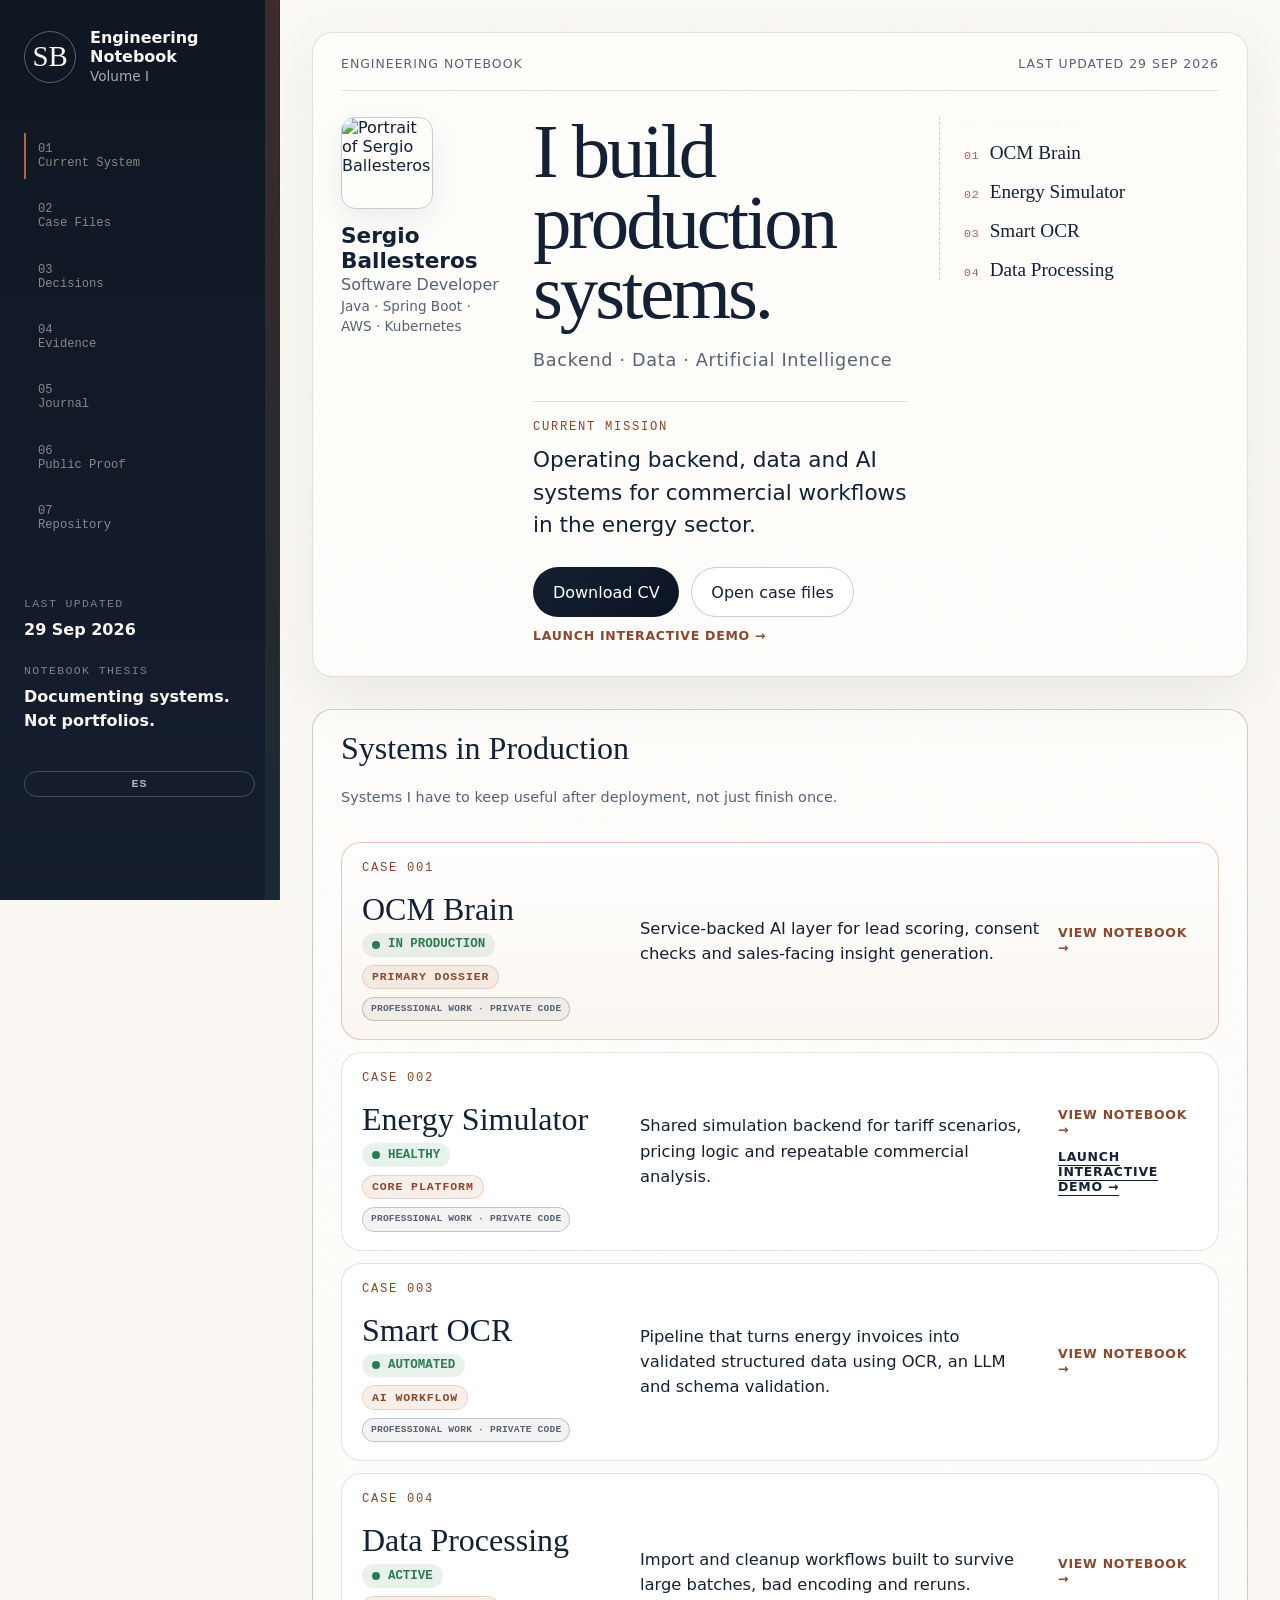
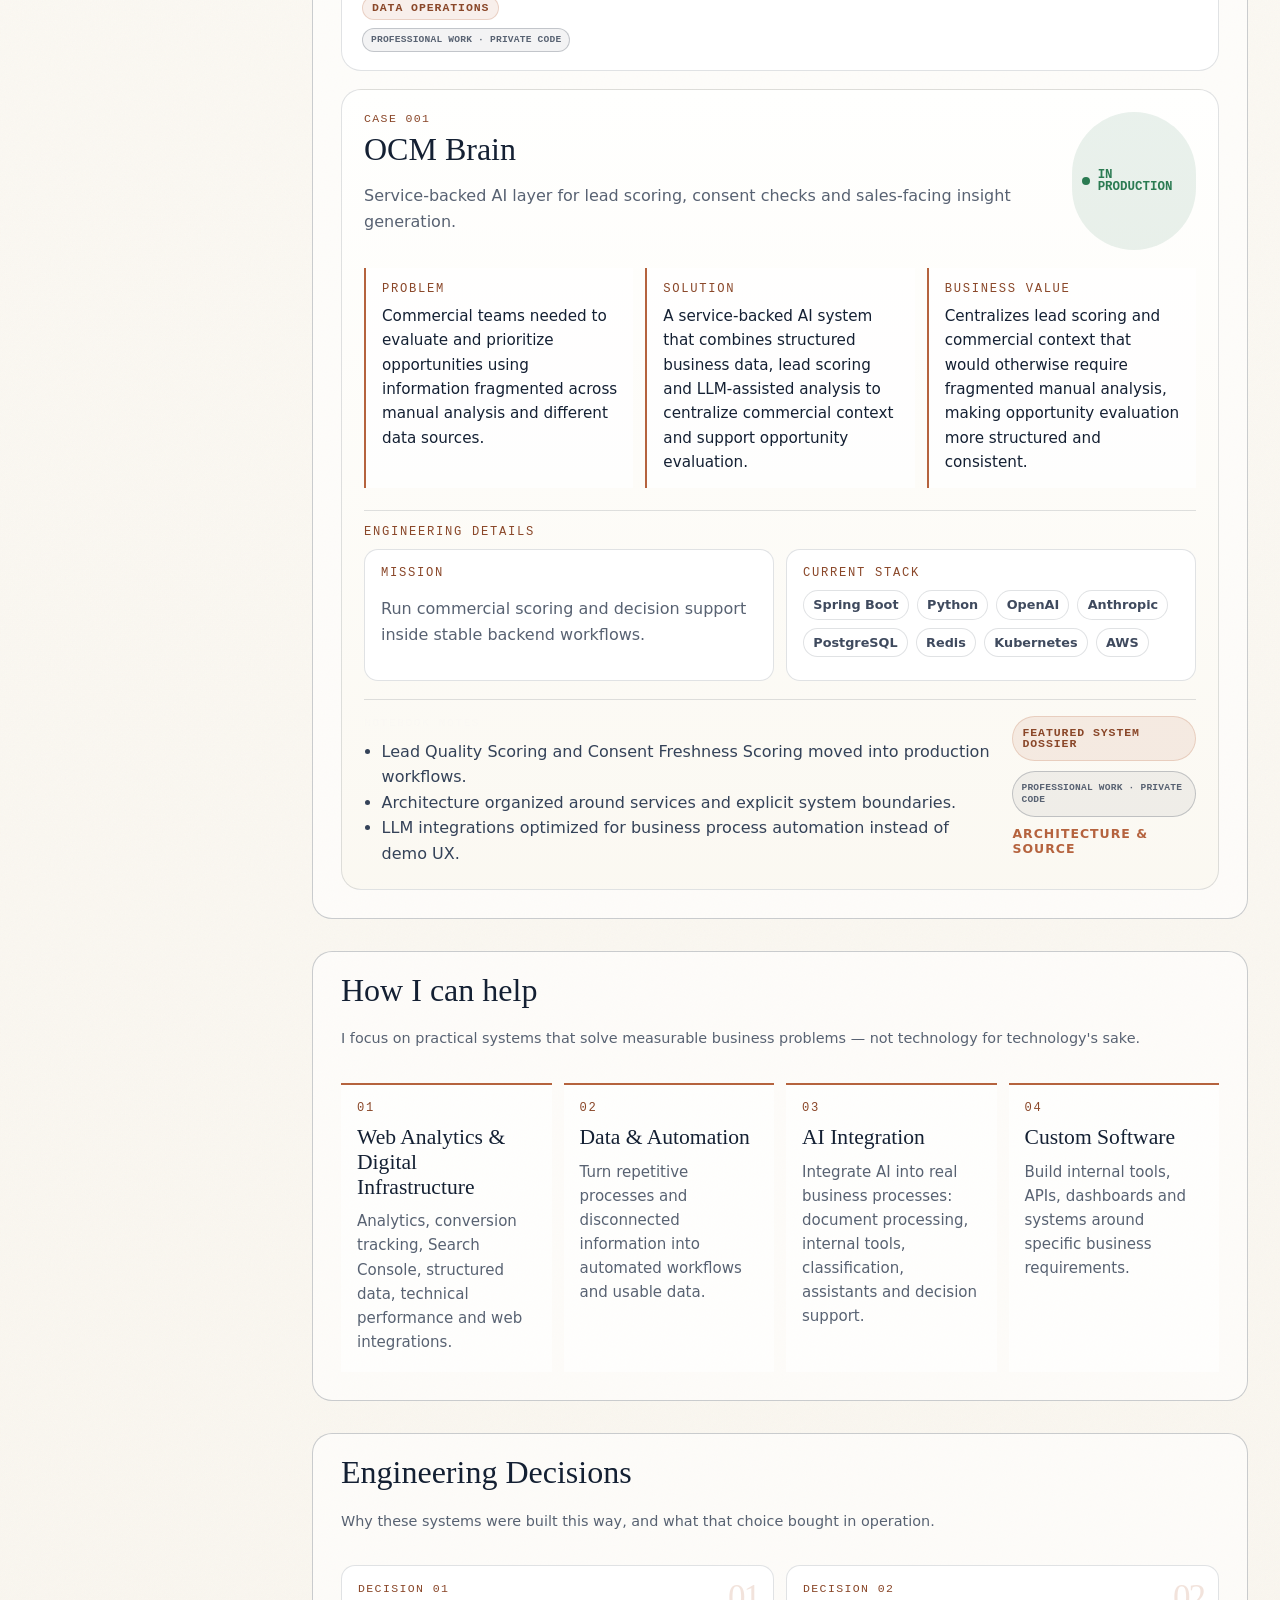
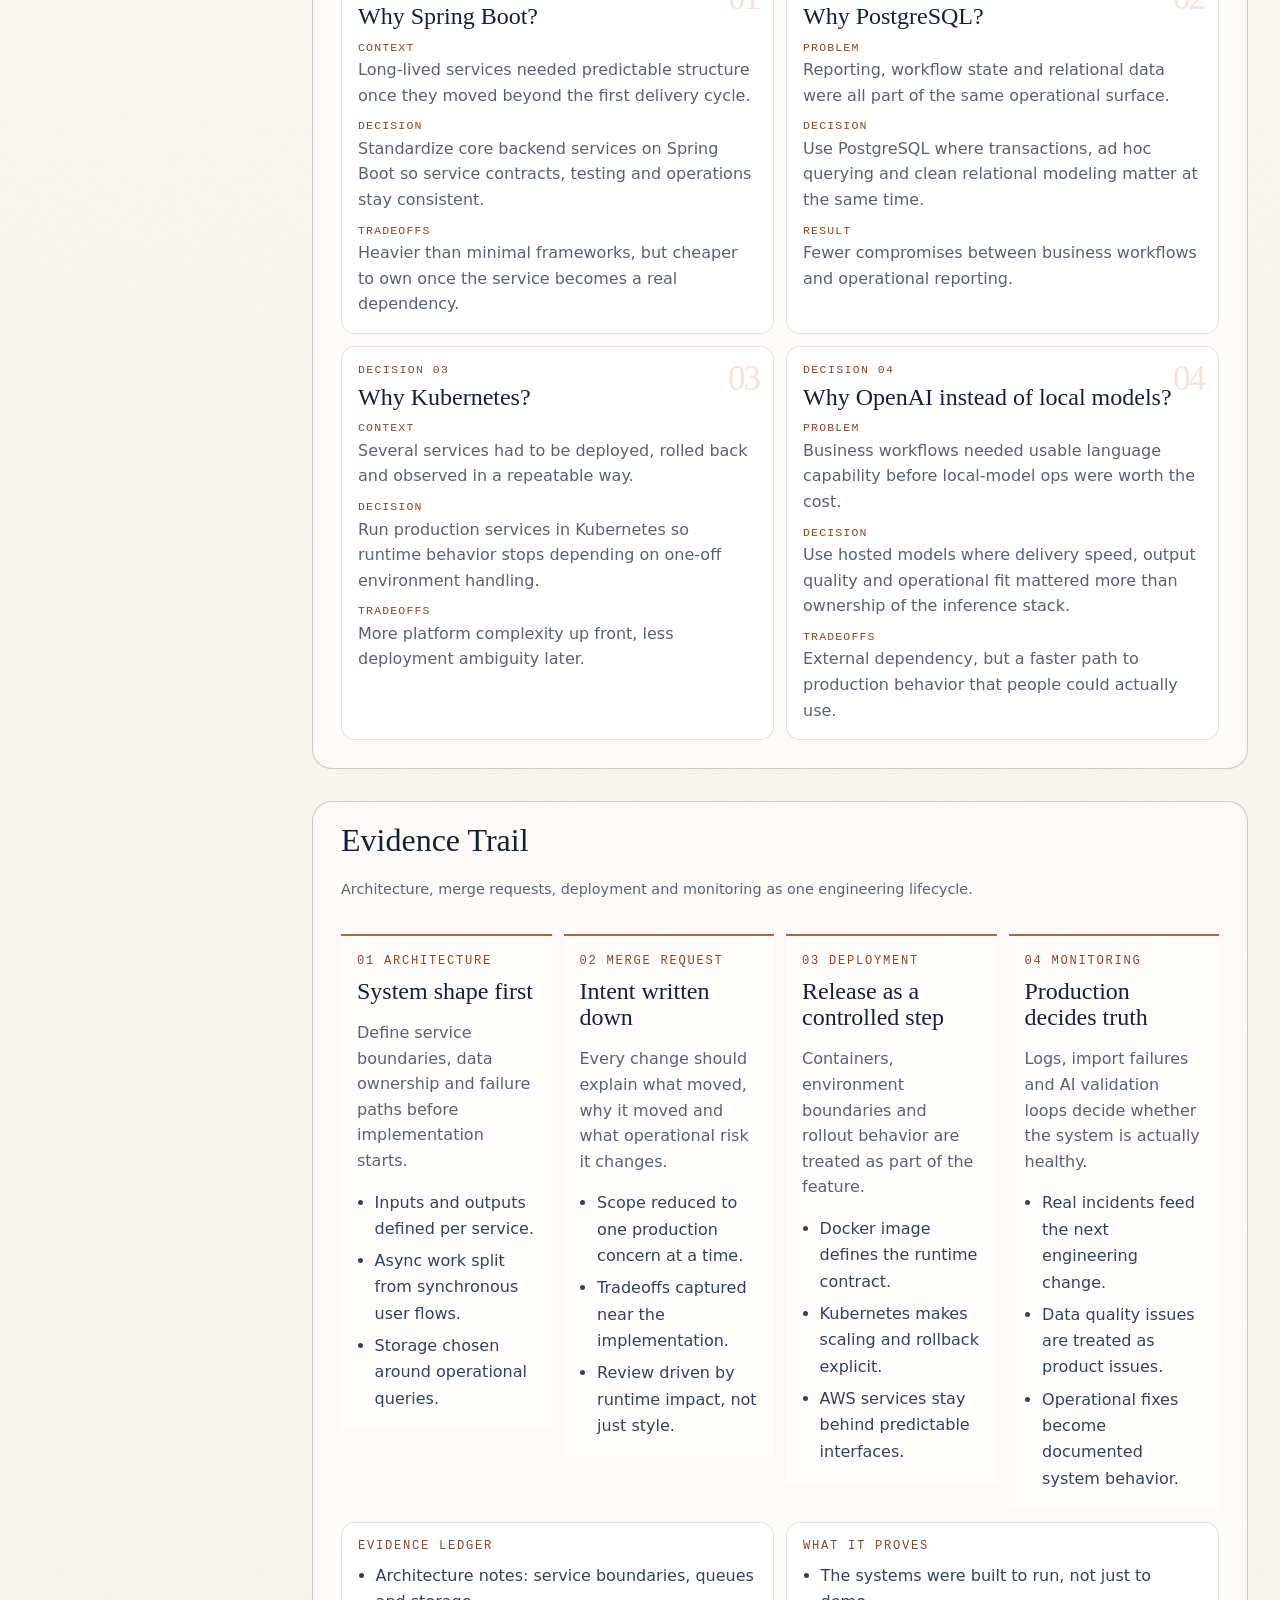
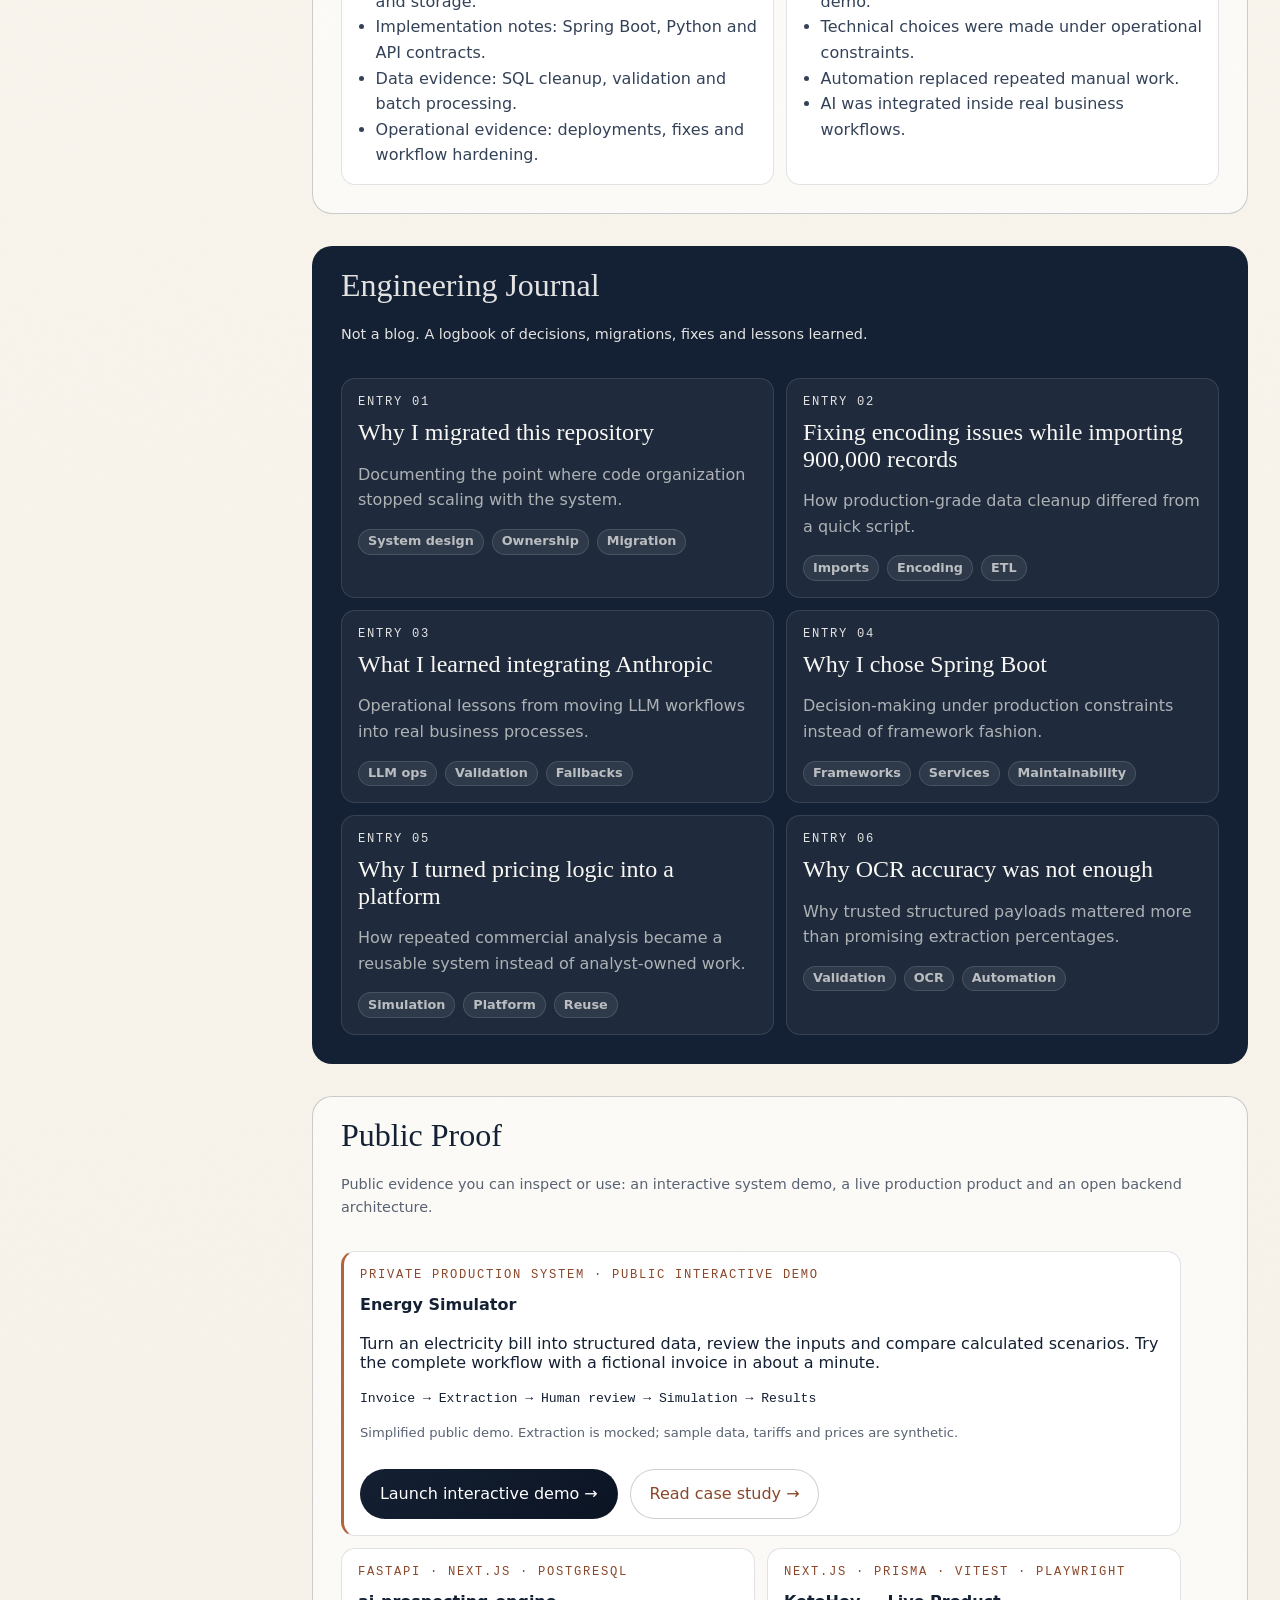
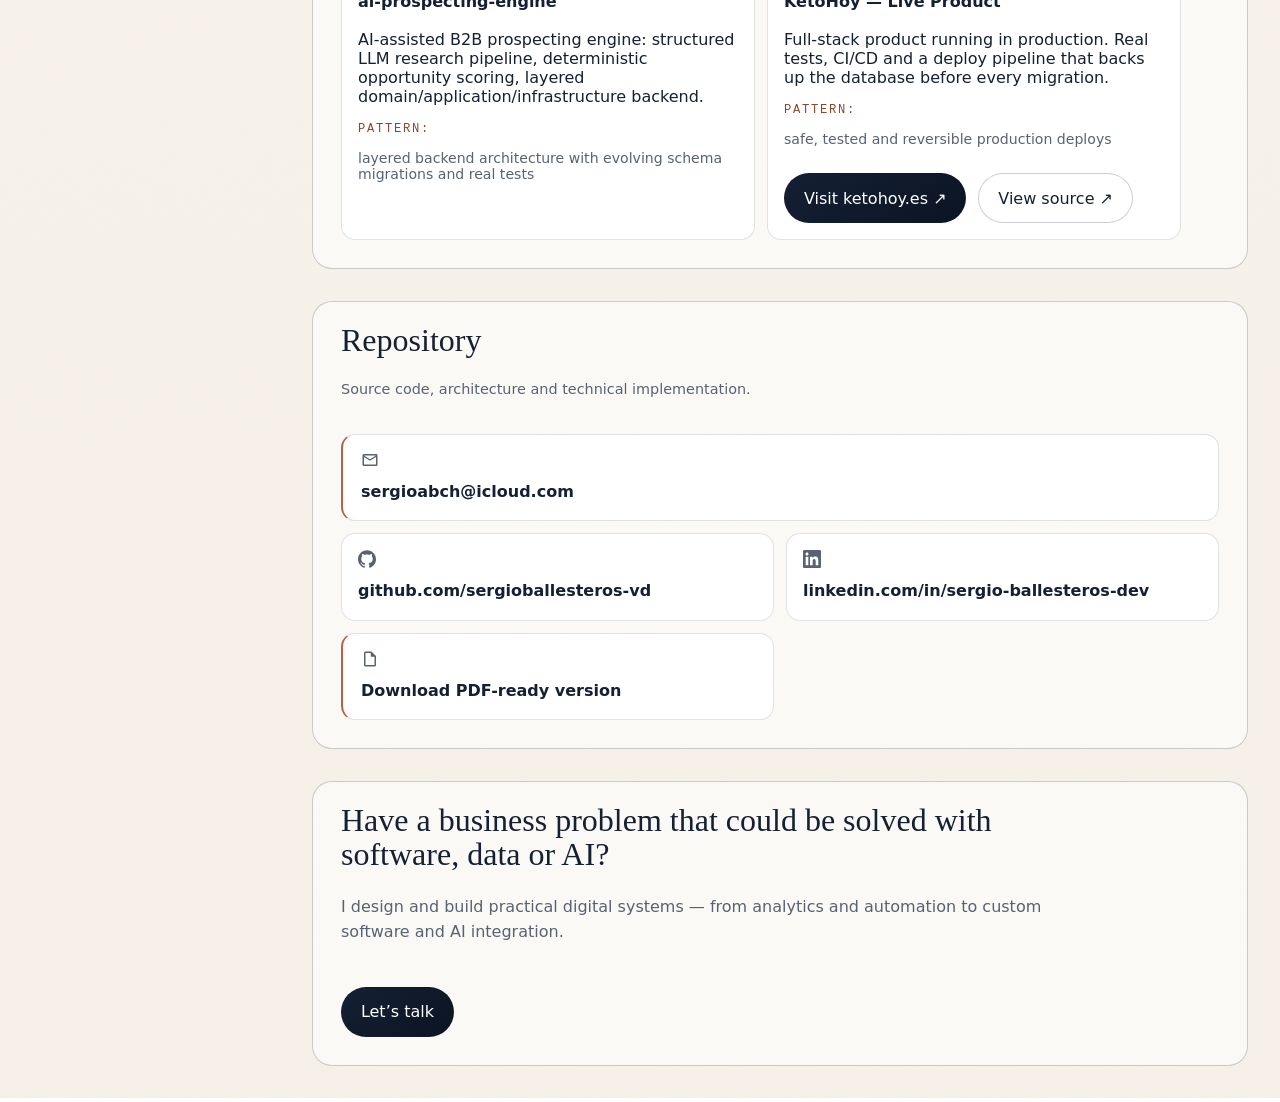
==== commit 227edb23: "Fix notebook HTML nesting and add DOM regression check" ====
--- a/index.html
+++ b/index.html
@@ -279,7 +279,6 @@
                 <span class="meta-label" data-i18n="record-label-stack">Current Stack</span>
                 <div class="chip-row" id="project-stack"></div>
               </div>
-              </div>
             </div>
 
             <div class="notes-row">
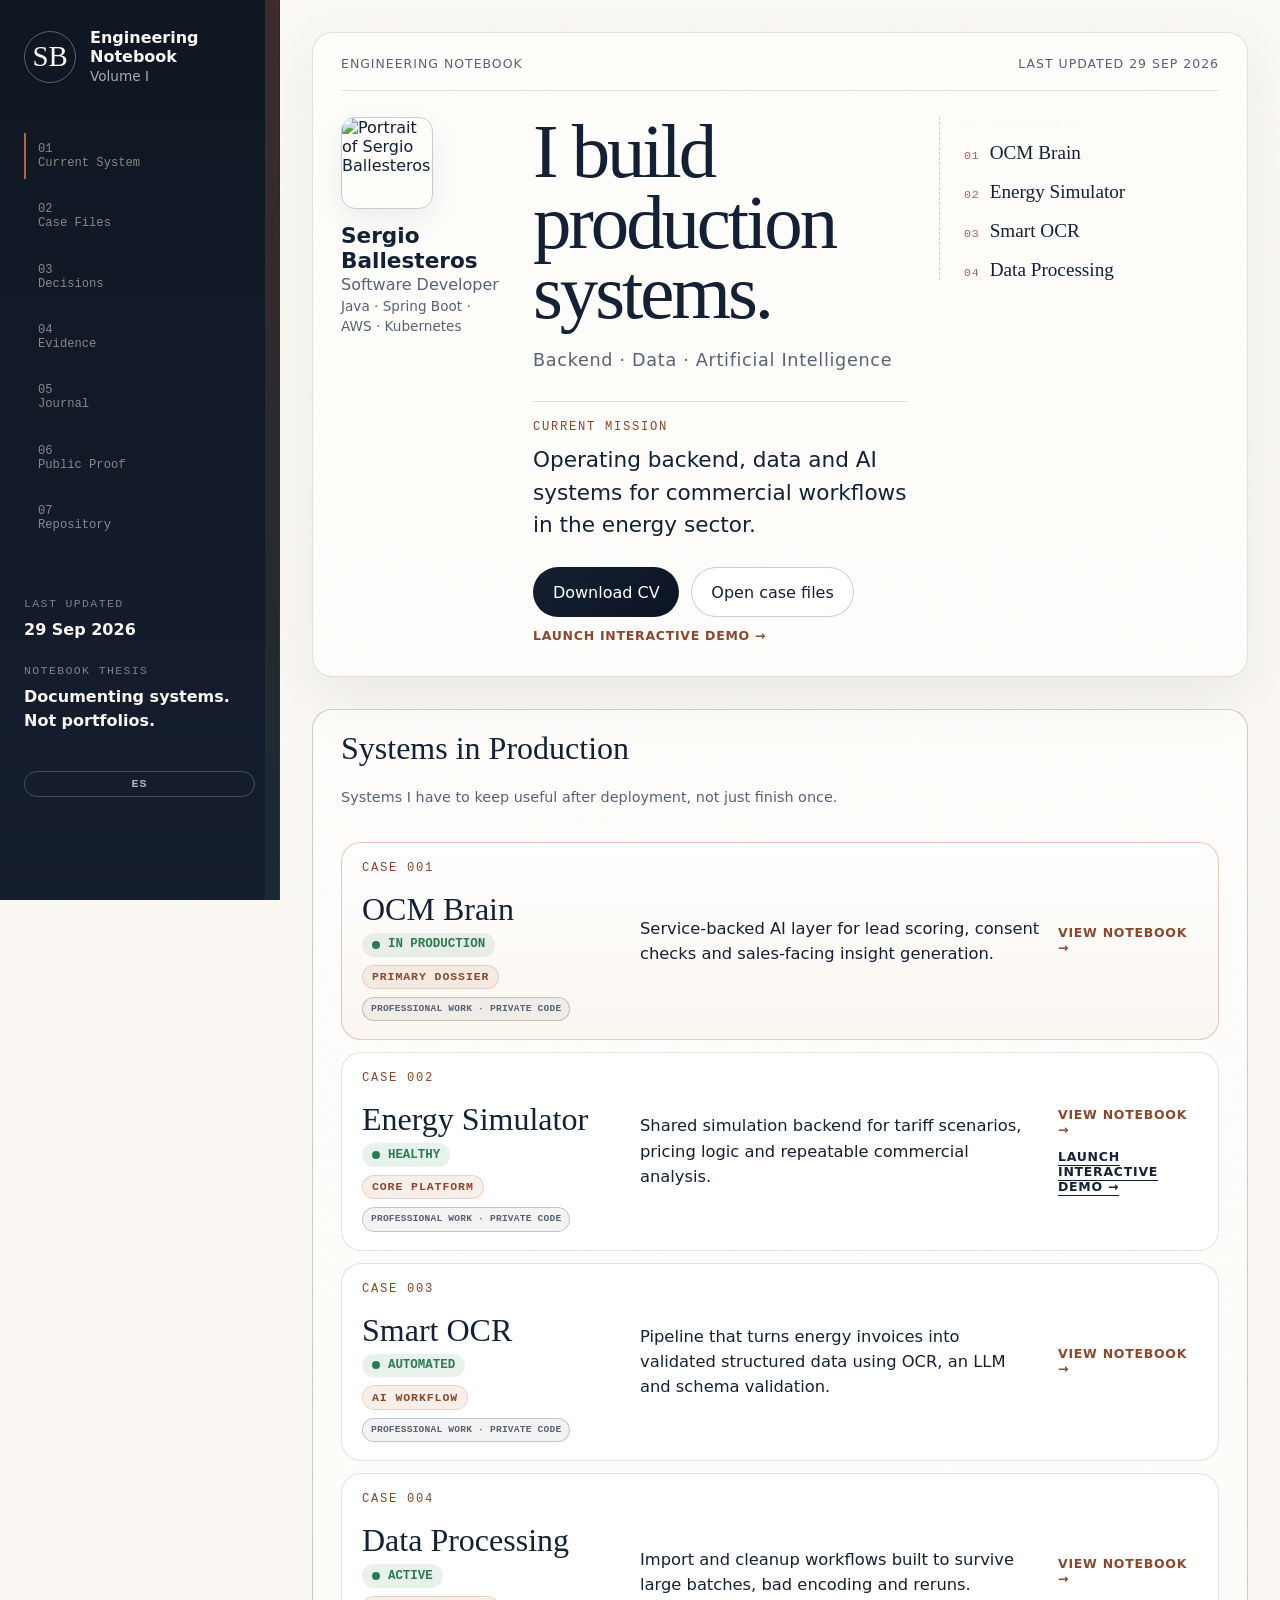
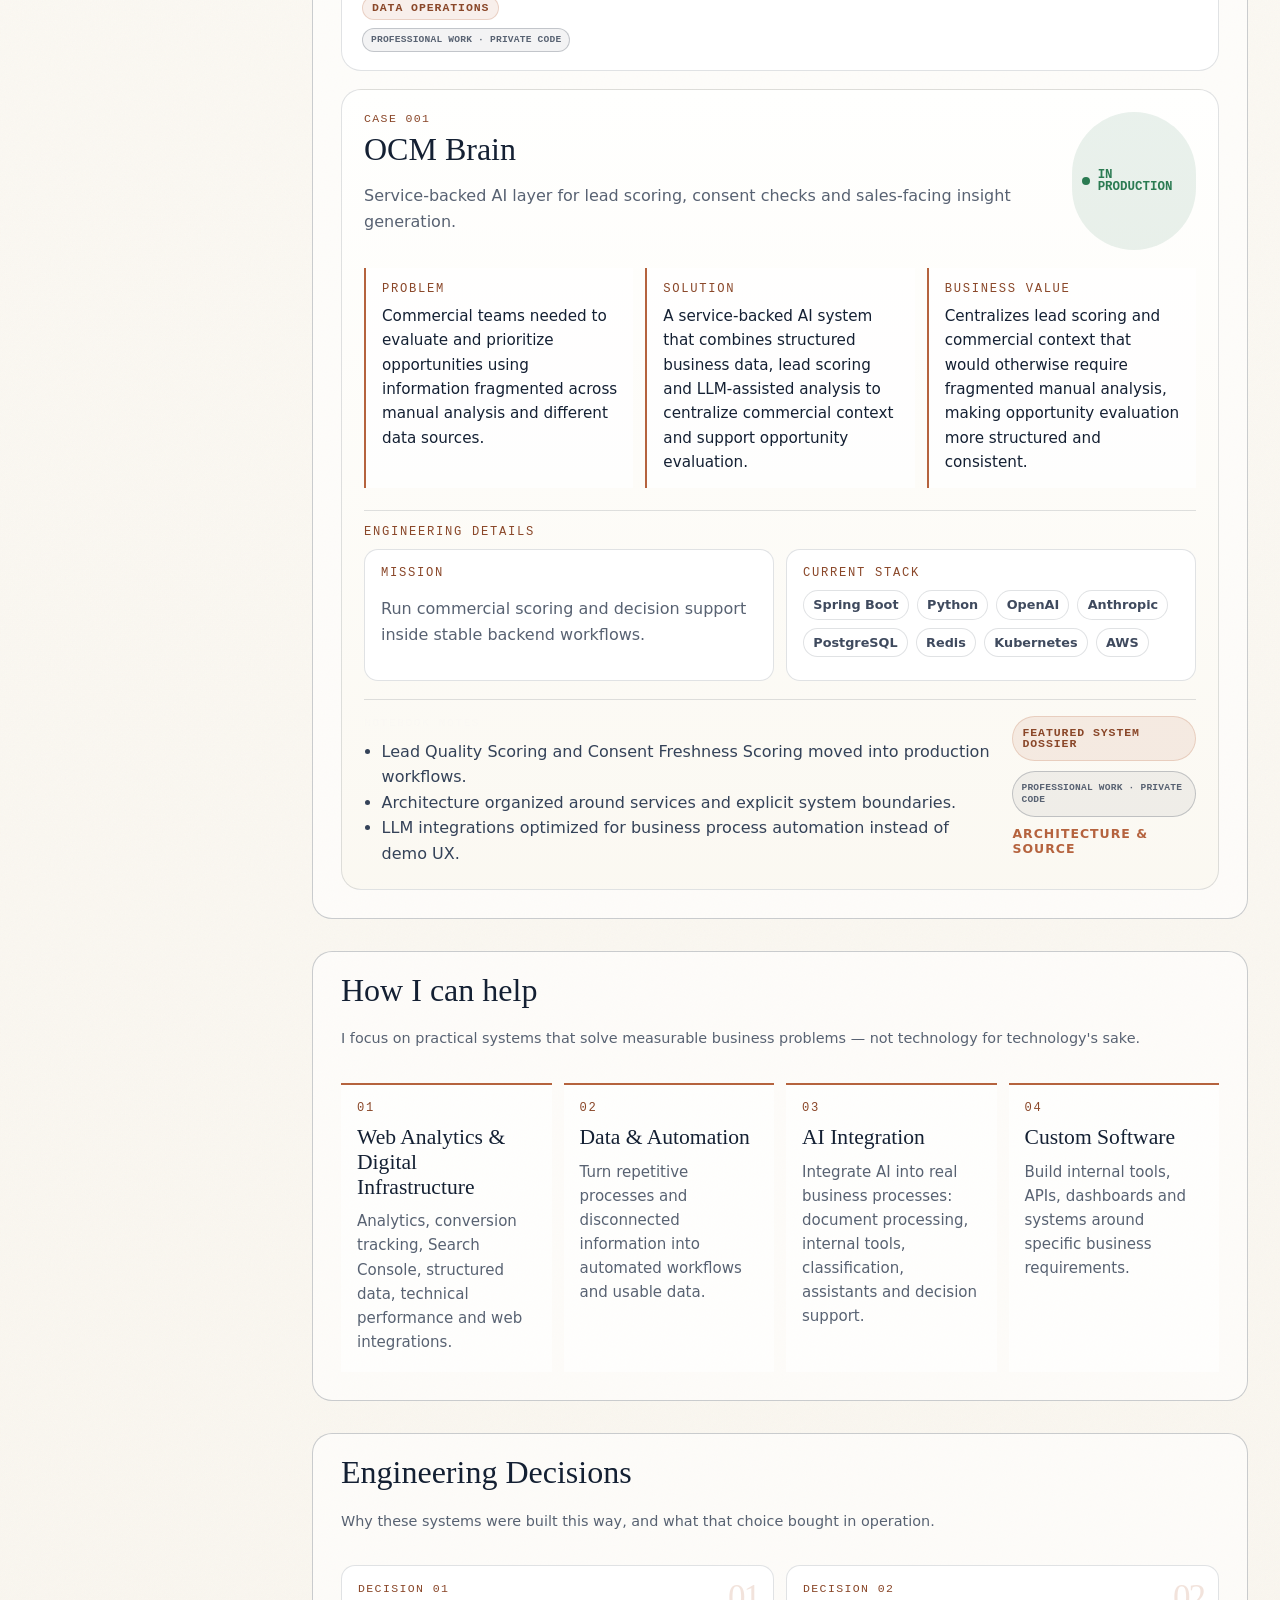
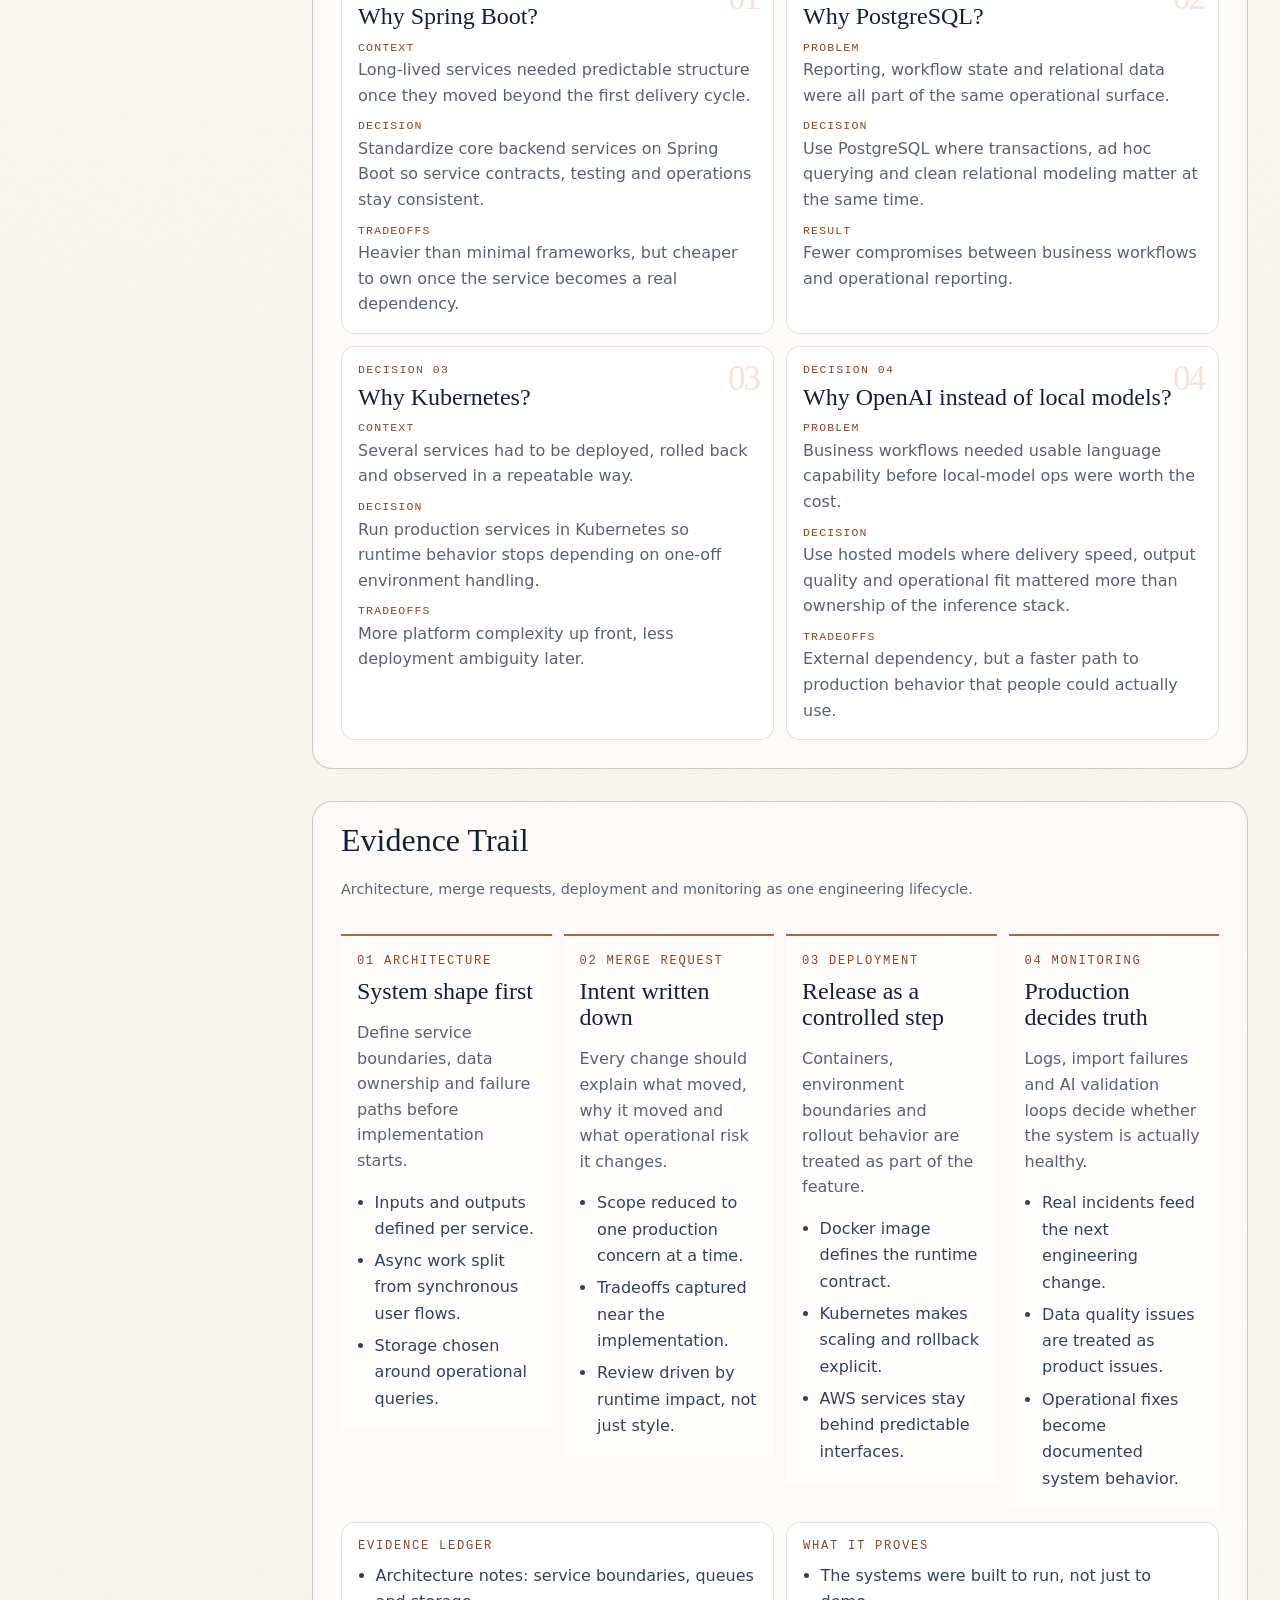
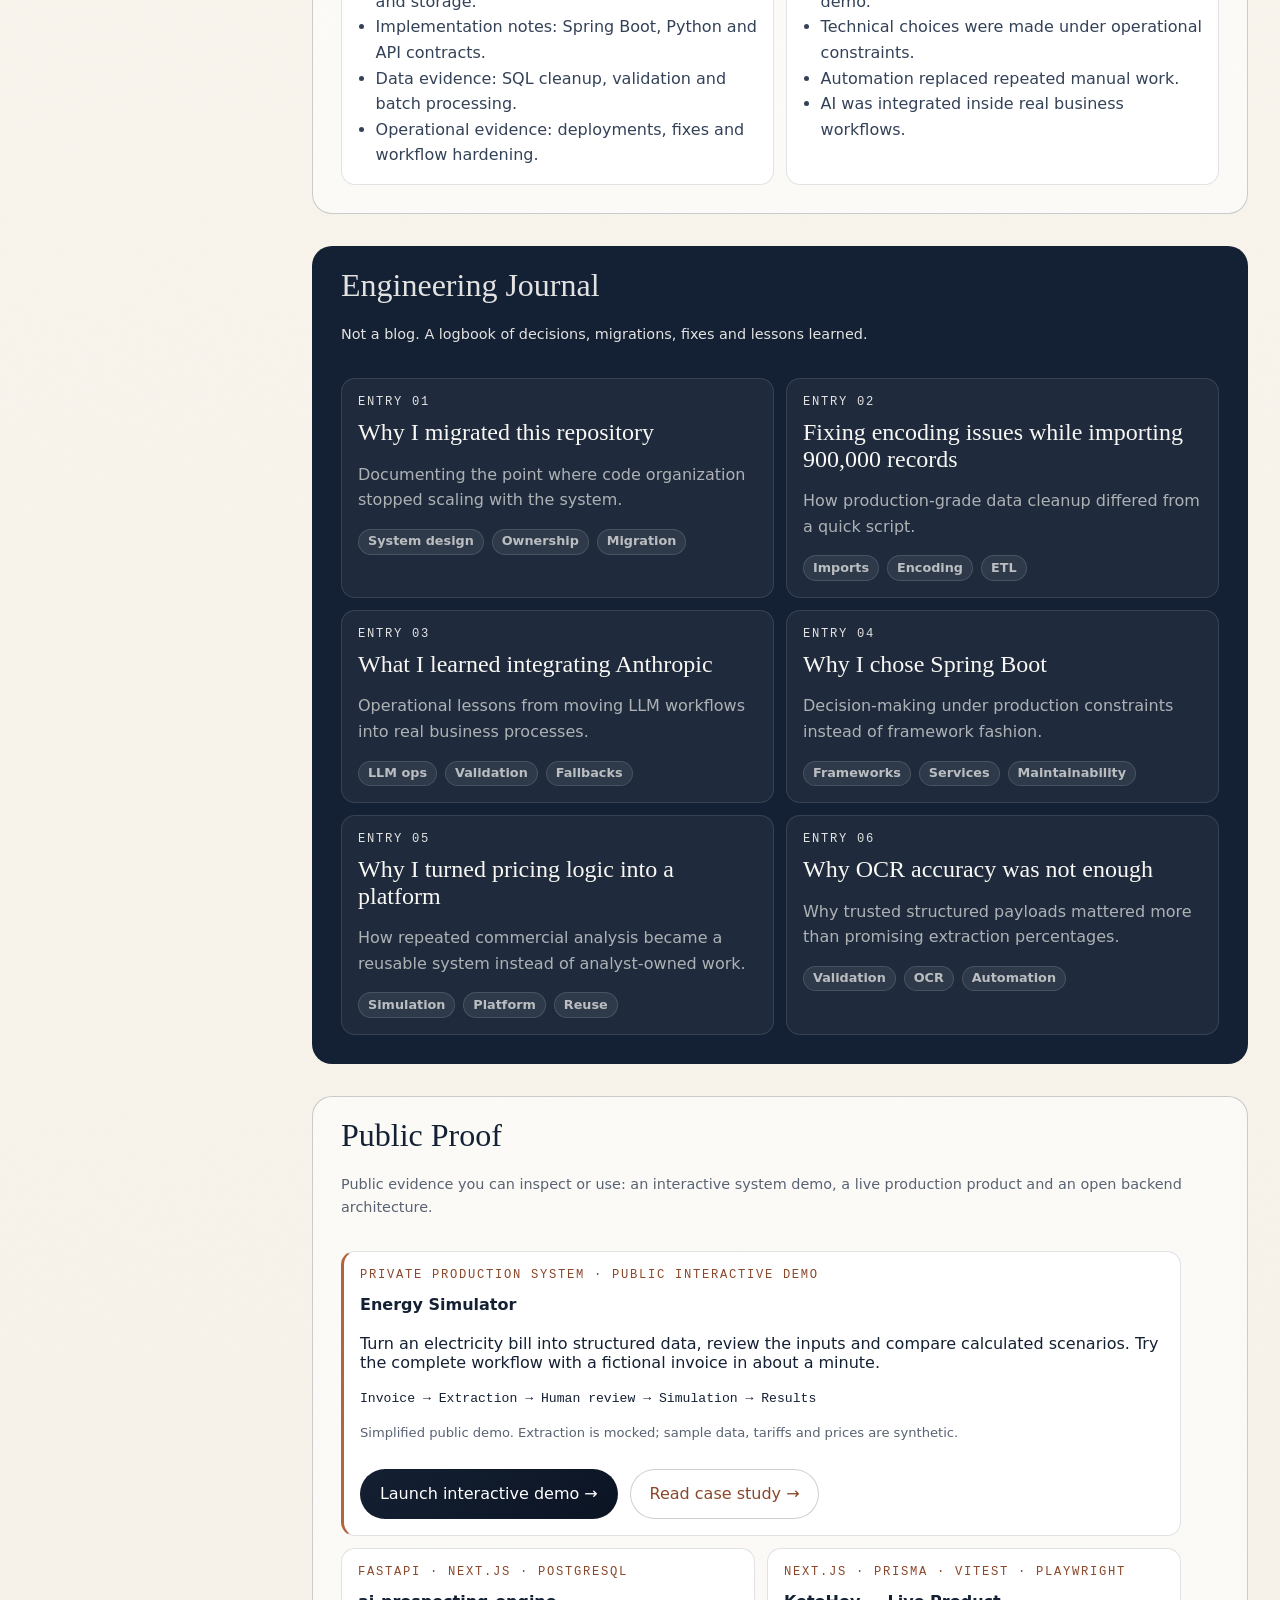
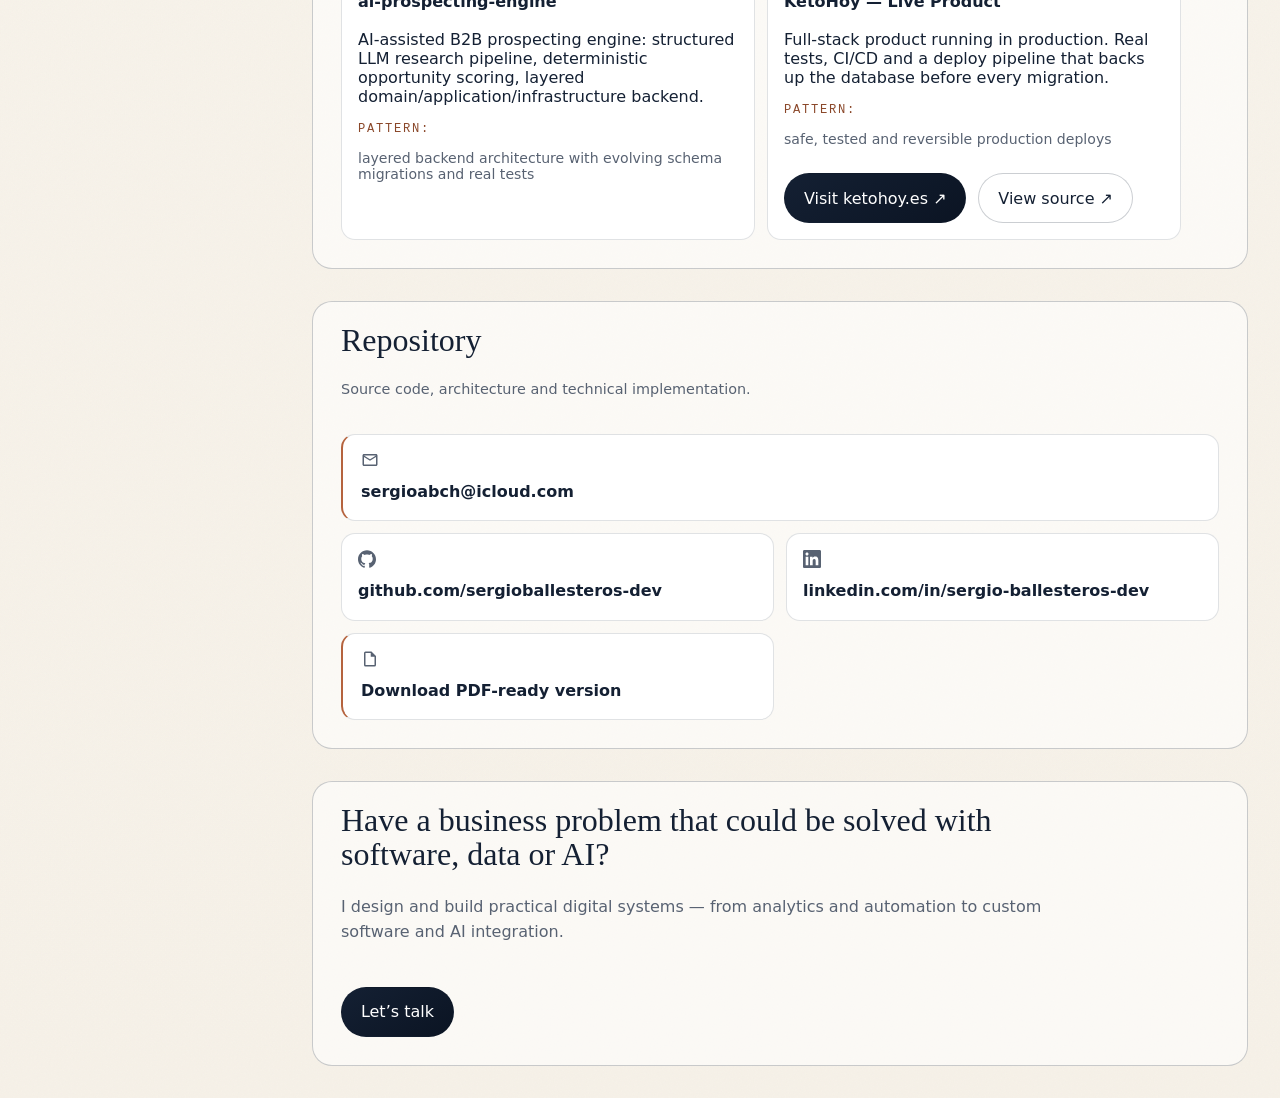
==== commit c849b52e: "docs: update GitHub profile link and repo references to sergioballesteros-dev" ====
--- a/index.html
+++ b/index.html
@@ -544,7 +544,7 @@
                 <a class="button button-secondary case-link" href="./notes/energy-simulator.html" data-i18n="energy-demo-case">Read case study →</a>
               </div>
             </article>
-            <a class="repo-link" href="https://github.com/sergioballesteros-vd/ai-prospecting-engine" target="_blank" rel="noreferrer">
+            <a class="repo-link" href="https://github.com/sergioballesteros-dev/ai-prospecting-engine" target="_blank" rel="noreferrer">
               <span class="meta-label">FastAPI · Next.js · PostgreSQL</span>
               <strong>ai-prospecting-engine</strong>
               <p data-i18n="repo-ape-desc">AI-assisted B2B prospecting engine: structured LLM research pipeline, deterministic opportunity scoring, layered domain/application/infrastructure backend.</p>
@@ -559,7 +559,7 @@
               <p data-i18n="repo-keto-pattern">safe, tested and reversible production deploys</p>
               <div class="hero-actions">
                 <a class="button button-primary" href="https://ketohoy.es" target="_blank" rel="noreferrer" data-i18n="repo-keto-visit">Visit ketohoy.es ↗</a>
-                <a class="button button-secondary" href="https://github.com/sergioballesteros-vd/ketohoy" target="_blank" rel="noreferrer" data-i18n="repo-keto-source">View source ↗</a>
+                <a class="button button-secondary" href="https://github.com/sergioballesteros-dev/ketohoy" target="_blank" rel="noreferrer" data-i18n="repo-keto-source">View source ↗</a>
               </div>
             </article>
           </div>
@@ -578,11 +578,11 @@
               </svg>
               <strong>sergioabch@icloud.com</strong>
             </a>
-            <a class="repo-link" href="https://github.com/sergioballesteros-vd" aria-label="GitHub: github.com/sergioballesteros-vd" target="_blank" rel="noreferrer">
+            <a class="repo-link" href="https://github.com/sergioballesteros-dev" aria-label="GitHub: github.com/sergioballesteros-dev" target="_blank" rel="noreferrer">
               <svg class="repo-icon" viewBox="0 0 24 24" aria-hidden="true">
                 <path d="M12 .297c-6.63 0-12 5.373-12 12 0 5.303 3.438 9.8 8.205 11.385.6.113.82-.258.82-.577 0-.285-.01-1.04-.015-2.04-3.338.724-4.042-1.61-4.042-1.61C4.422 18.07 3.633 17.7 3.633 17.7c-1.087-.744.084-.729.084-.729 1.205.084 1.838 1.236 1.838 1.236 1.07 1.835 2.809 1.305 3.495.998.108-.776.417-1.305.76-1.605-2.665-.3-5.466-1.332-5.466-5.93 0-1.31.465-2.38 1.235-3.22-.135-.303-.54-1.523.105-3.176 0 0 1.005-.322 3.3 1.23.96-.267 1.98-.399 3-.405 1.02.006 2.04.138 3 .405 2.28-1.552 3.285-1.23 3.285-1.23.645 1.653.24 2.873.12 3.176.765.84 1.23 1.91 1.23 3.22 0 4.61-2.805 5.625-5.475 5.92.42.36.81 1.096.81 2.22 0 1.606-.015 2.896-.015 3.286 0 .315.21.69.825.57C20.565 22.092 24 17.592 24 12.297c0-6.627-5.373-12-12-12"/>
               </svg>
-              <strong>github.com/sergioballesteros-vd</strong>
+              <strong>github.com/sergioballesteros-dev</strong>
             </a>
             <a class="repo-link" href="https://linkedin.com/in/sergio-ballesteros-dev" aria-label="LinkedIn: linkedin.com/in/sergio-ballesteros-dev" target="_blank" rel="noreferrer">
               <svg class="repo-icon" viewBox="0 0 24 24" aria-hidden="true">
